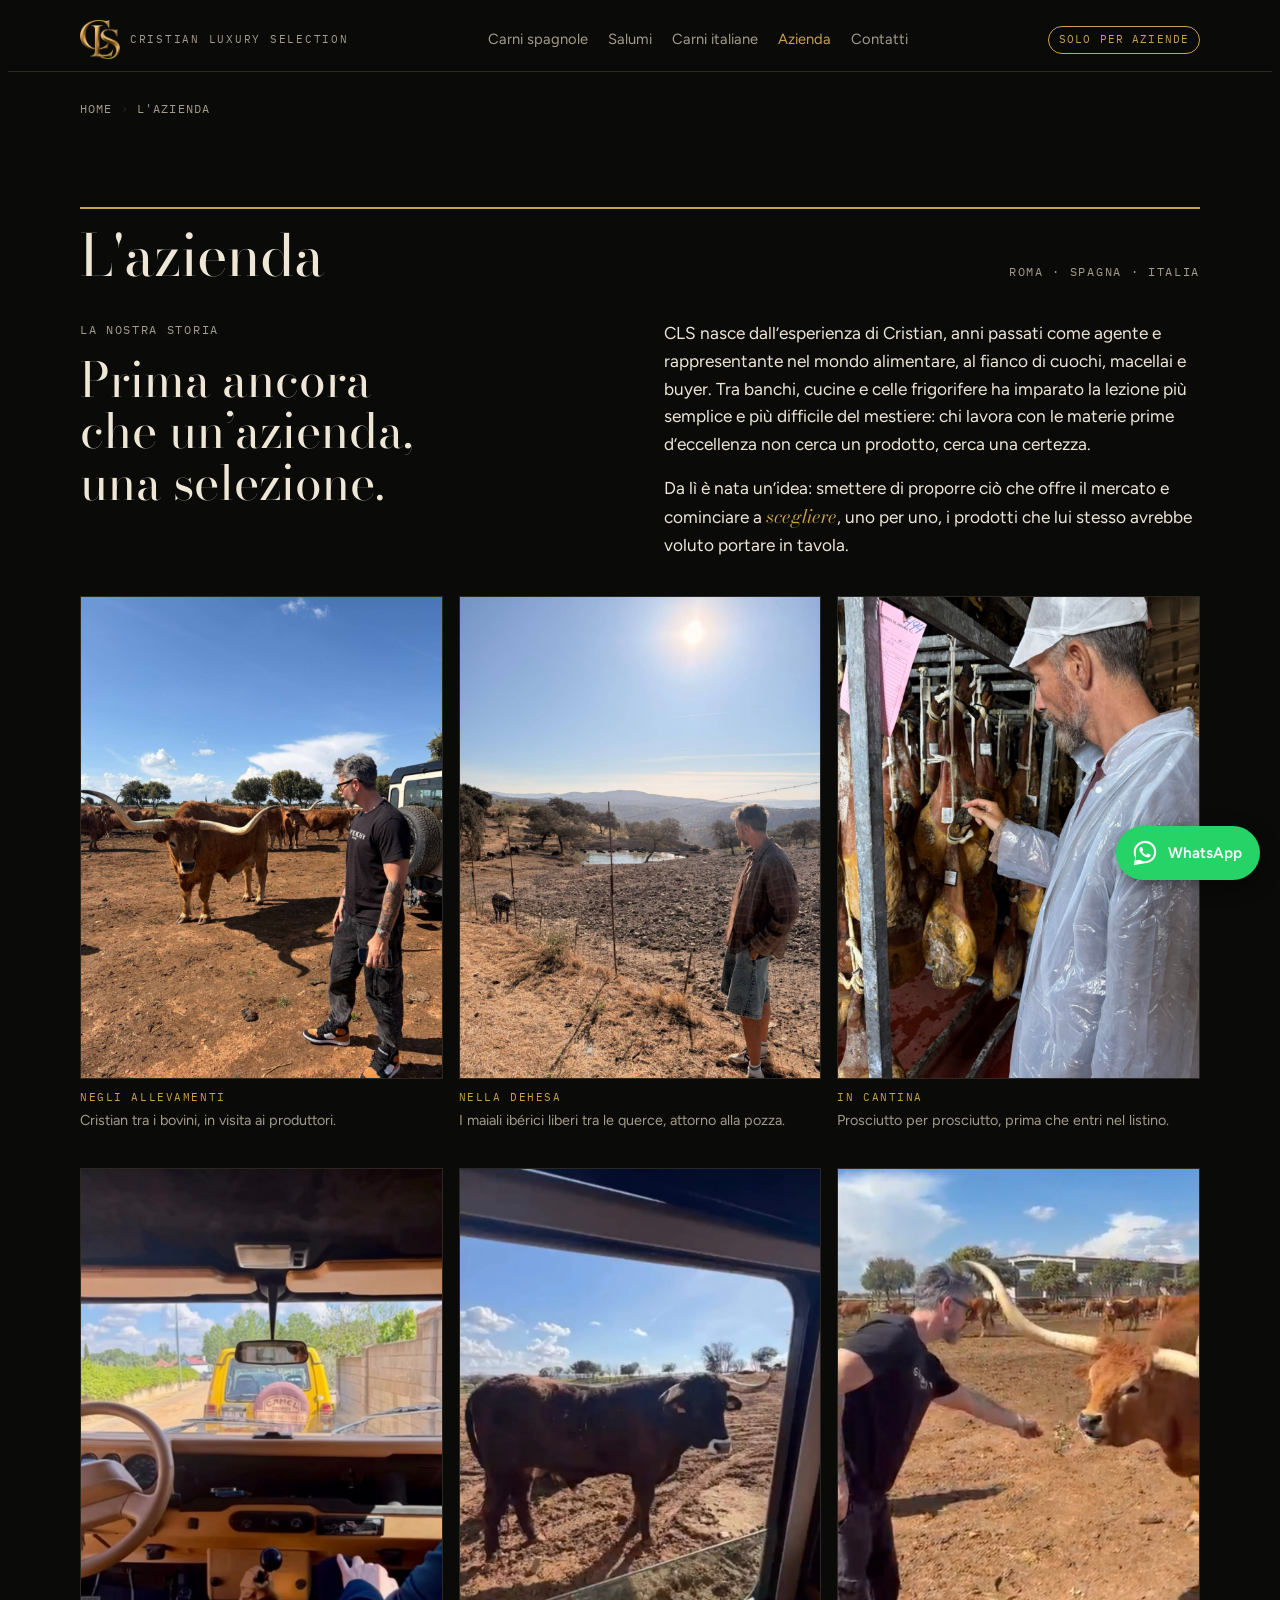
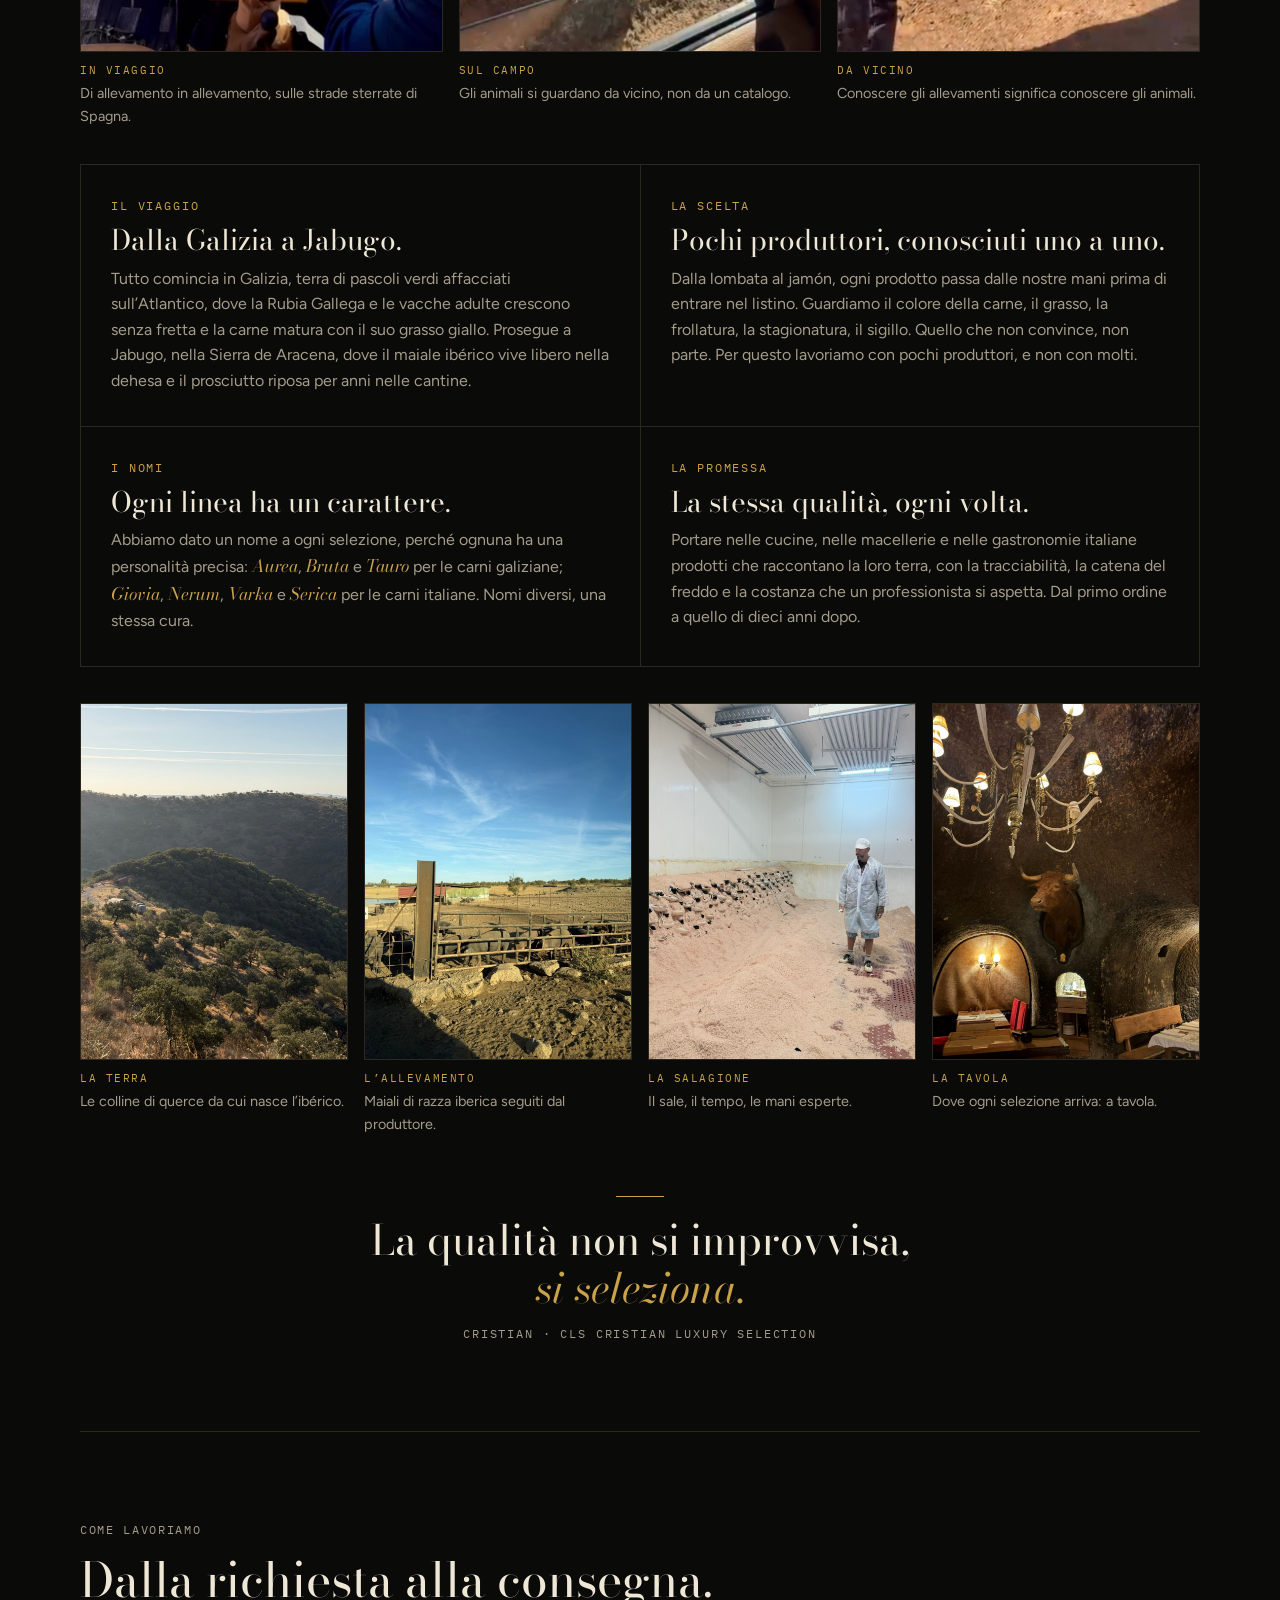
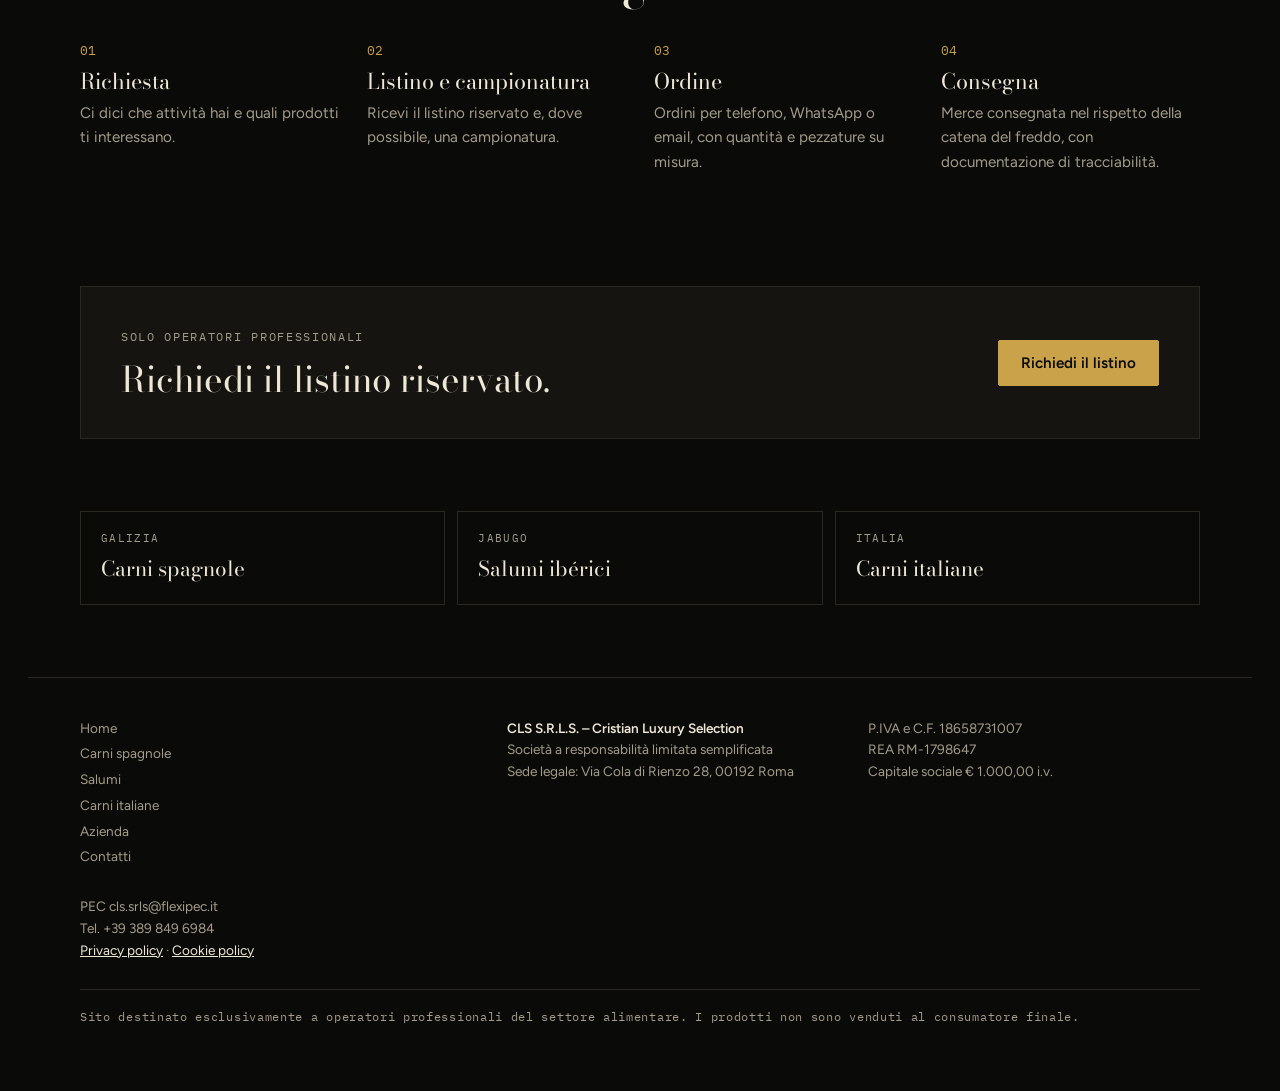
==== azienda.html @ 7f5b5ad0 "Storia: tolta frase sapere da dove arriva" ====
<!doctype html>
<html lang="it">
<head>
<meta charset="utf-8">
<meta name="viewport" content="width=device-width,initial-scale=1,viewport-fit=cover">
<title>L&#x27;azienda e come lavoriamo · CLS Cristian Luxury Selection</title>
<meta name="description" content="La storia di CLS: dalla Galizia a Jabugo, come Cristian seleziona uno a uno carni e salumi ibérici, e come gestiamo richiesta, listino, ordine e consegna nel rispetto della catena del freddo.">
<meta property="og:type" content="website">
<meta property="og:site_name" content="CLS Cristian Luxury Selection">
<meta property="og:locale" content="it_IT">
<meta property="og:title" content="L&#x27;azienda e come lavoriamo · CLS Cristian Luxury Selection">
<meta property="og:description" content="La storia di CLS: dalla Galizia a Jabugo, come Cristian seleziona uno a uno carni e salumi ibérici, e come gestiamo richiesta, listino, ordine e consegna nel rispetto della catena del freddo.">
<link rel="canonical" href="https://www.cristianluxuryselection.com/azienda.html">
<meta property="og:url" content="https://www.cristianluxuryselection.com/azienda.html">
<meta property="og:image" content="https://www.cristianluxuryselection.com/og-image.jpg">
<meta name="twitter:card" content="summary_large_image">
<meta name="theme-color" content="#0A0A09">
<link rel="preconnect" href="https://fonts.googleapis.com">
<link rel="preconnect" href="https://fonts.gstatic.com" crossorigin>
<link rel="stylesheet" href="https://fonts.googleapis.com/css2?family=Cormorant+Garamond:ital,wght@0,400;0,500;1,400&family=Bodoni+Moda:ital,opsz,wght@0,6..96,400;0,6..96,600;1,6..96,400&family=Figtree:wght@400;500;600&family=IBM+Plex+Mono:wght@400;500&display=swap">
<link rel="stylesheet" href="style.css">
<script type="application/ld+json">{"@context": "https://schema.org", "@type": "BreadcrumbList", "itemListElement": [{"@type": "ListItem", "position": 1, "name": "Home", "item": "https://www.cristianluxuryselection.com/"}, {"@type": "ListItem", "position": 2, "name": "Azienda", "item": "https://www.cristianluxuryselection.com/azienda.html"}]}</script>
</head>
<body>
<header class="top">
  <div class="wrap">
    <a class="brand" href="index.html" aria-label="CLS Cristian Luxury Selection, home"><i class="logo" role="img" aria-label="Logo CLS" style="width:40px"></i><span>Cristian Luxury Selection</span></a>
    <nav class="menu" id="menu" aria-label="Sezioni">
      <a href="carni-spagnole.html">Carni spagnole</a><a href="salumi-iberici.html">Salumi</a><a href="carni-italiane.html">Carni italiane</a><a href="azienda.html" aria-current="page">Azienda</a><a href="contatti.html">Contatti</a>
    </nav>
    <span class="pill">Solo per aziende</span>
    <button class="menu-btn" type="button" aria-expanded="false" aria-controls="menu" aria-label="Apri il menu"><span></span><span></span><span></span></button>
  </div>
</header>
<script>(function(){var h=document.querySelector('header.top'),b=h.querySelector('.menu-btn');b.addEventListener('click',function(){var o=h.classList.toggle('open');b.setAttribute('aria-expanded',o);b.setAttribute('aria-label',o?'Chiudi il menu':'Apri il menu')});})();</script>

<main class="wrap">
  <nav class="crumbs" aria-label="Percorso"><a href="index.html">Home</a><span>›</span>L'azienda</nav>
  <section class="block" id="azienda">
    <div class="chapter"><h1 class="t">L'azienda</h1><span class="s">Roma · Spagna · Italia</span></div>
    <div class="two">
      <div class="head">
        <p class="eyebrow">La nostra storia</p>
        <h2>Prima ancora che un’azienda, una selezione.</h2>
      </div>
      <div class="story-intro">
        <p>CLS nasce dall’esperienza di Cristian, anni passati come agente e rappresentante nel mondo alimentare, al fianco di cuochi, macellai e buyer. Tra banchi, cucine e celle frigorifere ha imparato la lezione più semplice e più difficile del mestiere: chi lavora con le materie prime d’eccellenza non cerca un prodotto, cerca una certezza.</p>
        <p>Da lì è nata un’idea: smettere di proporre ciò che offre il mercato e cominciare a <em>scegliere</em>, uno per uno, i prodotti che lui stesso avrebbe voluto portare in tavola.</p>
      </div>
    </div>

    <div class="story-photos">
      <figure><img src="img/cristian-in-visita-a-un-allevamento-di-bovini-dalle-lunghe-c-2088.jpg" alt="Cristian in visita a un allevamento di bovini dalle lunghe corna" loading="lazy"><figcaption><b>Negli allevamenti</b>Cristian tra i bovini, in visita ai produttori.</figcaption></figure>
      <figure><img src="img/cristian-osserva-i-maiali-iberici-al-pascolo-nella-dehesa-4d0c.jpg" alt="Cristian osserva i maiali ibérici al pascolo nella dehesa" loading="lazy"><figcaption><b>Nella dehesa</b>I maiali ibérici liberi tra le querce, attorno alla pozza.</figcaption></figure>
      <figure><img src="img/cristian-controlla-i-prosciutti-iberici-in-stagionatura-2653.jpg" alt="Cristian controlla i prosciutti ibérici in stagionatura" loading="lazy"><figcaption><b>In cantina</b>Prosciutto per prosciutto, prima che entri nel listino.</figcaption></figure>
    </div>

    <div class="story-photos">
      <figure><img src="img/in-fuoristrada-sulle-strade-sterrate-verso-gli-allevamenti-b17e.jpg" alt="In fuoristrada sulle strade sterrate verso gli allevamenti" loading="lazy"><figcaption><b>In viaggio</b>Di allevamento in allevamento, sulle strade sterrate di Spagna.</figcaption></figure>
      <figure><img src="img/un-toro-visto-dal-finestrino-del-fuoristrada-durante-una-vis-6dbc.jpg" alt="Un toro visto dal finestrino del fuoristrada durante una visita" loading="lazy"><figcaption><b>Sul campo</b>Gli animali si guardano da vicino, non da un catalogo.</figcaption></figure>
      <figure><img src="img/cristian-porge-del-cibo-a-un-bovino-dalle-lunghe-corna-1fb8.jpg" alt="Cristian porge del cibo a un bovino dalle lunghe corna" loading="lazy"><figcaption><b>Da vicino</b>Conoscere gli allevamenti significa conoscere gli animali.</figcaption></figure>
    </div>

    <div class="story">
      <article>
        <span class="k">Il viaggio</span>
        <h3>Dalla Galizia a Jabugo.</h3>
        <p>Tutto comincia in Galizia, terra di pascoli verdi affacciati sull’Atlantico, dove la Rubia Gallega e le vacche adulte crescono senza fretta e la carne matura con il suo grasso giallo. Prosegue a Jabugo, nella Sierra de Aracena, dove il maiale ibérico vive libero nella dehesa e il prosciutto riposa per anni nelle cantine.</p>
      </article>
      <article>
        <span class="k">La scelta</span>
        <h3>Pochi produttori, conosciuti uno a uno.</h3>
        <p>Dalla lombata al jamón, ogni prodotto passa dalle nostre mani prima di entrare nel listino. Guardiamo il colore della carne, il grasso, la frollatura, la stagionatura, il sigillo. Quello che non convince, non parte. Per questo lavoriamo con pochi produttori, e non con molti.</p>
      </article>
      <article>
        <span class="k">I nomi</span>
        <h3>Ogni linea ha un carattere.</h3>
        <p>Abbiamo dato un nome a ogni selezione, perché ognuna ha una personalità precisa: <em>Aurea</em>, <em>Bruta</em> e <em>Tauro</em> per le carni galiziane; <em>Giovia</em>, <em>Nerum</em>, <em>Varka</em> e <em>Serica</em> per le carni italiane. Nomi diversi, una stessa cura.</p>
      </article>
      <article>
        <span class="k">La promessa</span>
        <h3>La stessa qualità, ogni volta.</h3>
        <p>Portare nelle cucine, nelle macellerie e nelle gastronomie italiane prodotti che raccontano la loro terra, con la tracciabilità, la catena del freddo e la costanza che un professionista si aspetta. Dal primo ordine a quello di dieci anni dopo.</p>
      </article>
    </div>

    <div class="story-photos story-photos-4">
      <figure><img src="img/colline-coperte-di-querce-nella-dehesa-spagnola-dd8e.jpg" alt="Colline coperte di querce nella dehesa spagnola" loading="lazy"><figcaption><b>La terra</b>Le colline di querce da cui nasce l’ibérico.</figcaption></figure>
      <figure><img src="img/maiali-di-razza-iberica-in-allevamento-7e8a.jpg" alt="Maiali di razza iberica in allevamento" loading="lazy"><figcaption><b>L’allevamento</b>Maiali di razza iberica seguiti dal produttore.</figcaption></figure>
      <figure><img src="img/prosciutti-iberici-sotto-sale-durante-la-salagione-f43b.jpg" alt="Prosciutti ibérici sotto sale durante la salagione" loading="lazy"><figcaption><b>La salagione</b>Il sale, il tempo, le mani esperte.</figcaption></figure>
      <figure><img src="img/sala-di-ristorante-tradizionale-spagnolo-scavata-nella-rocci-a79a.jpg" alt="Sala di ristorante tradizionale spagnolo scavata nella roccia" loading="lazy"><figcaption><b>La tavola</b>Dove ogni selezione arriva: a tavola.</figcaption></figure>
    </div>

    <figure class="story-quote">
      <blockquote>La qualità non si improvvisa, <em>si seleziona.</em></blockquote>
      <figcaption>Cristian · CLS Cristian Luxury Selection</figcaption>
    </figure>
  </section>
  <section class="block" id="come-lavoriamo">
    <div class="head">
      <p class="eyebrow">Come lavoriamo</p>
      <h2>Dalla richiesta alla consegna.</h2>
    </div>
    <div class="steps">
      <div><h3>Richiesta</h3><p>Ci dici che attività hai e quali prodotti ti interessano.</p></div>
      <div><h3>Listino e campionatura</h3><p>Ricevi il listino riservato e, dove possibile, una campionatura.</p></div>
      <div><h3>Ordine</h3><p>Ordini per telefono, WhatsApp o email, con quantità e pezzature su misura.</p></div>
      <div><h3>Consegna</h3><p>Merce consegnata nel rispetto della catena del freddo, con documentazione di tracciabilità.</p></div>
    </div>
  </section>
  <div class="cta-band">
    <div class="head"><p class="eyebrow">Solo operatori professionali</p><h2>Richiedi il listino riservato.</h2></div>
    <a class="btn primary" href="contatti.html">Richiedi il listino</a>
  </div>
  <nav class="next-pages" aria-label="Altre pagine"><a href="carni-spagnole.html"><small>Galizia</small><b>Carni spagnole</b></a><a href="salumi-iberici.html"><small>Jabugo</small><b>Salumi ibérici</b></a><a href="carni-italiane.html"><small>Italia</small><b>Carni italiane</b></a></nav>
</main>

<footer>
  <div class="wrap">
    <nav aria-label="Pagine del sito"><a href="index.html">Home</a><a href="carni-spagnole.html">Carni spagnole</a><a href="salumi-iberici.html">Salumi</a><a href="carni-italiane.html">Carni italiane</a><a href="azienda.html">Azienda</a><a href="contatti.html">Contatti</a></nav>
    <div>
      <p><strong>CLS S.R.L.S. – Cristian Luxury Selection</strong><br>Società a responsabilità limitata semplificata<br>Sede legale: Via Cola di Rienzo 28, 00192 Roma</p>
    </div>
    <div>
      <p>P.IVA e C.F. 18658731007<br>REA RM-1798647<br>Capitale sociale € 1.000,00 i.v.</p>
    </div>
    <div>
      <p>PEC cls.srls@flexipec.it<br>Tel. +39 389 849 6984<br><a href="privacy-policy.html">Privacy policy</a> · <a href="cookie-policy.html">Cookie policy</a></p>
    </div>
    <p class="b2b">Sito destinato esclusivamente a operatori professionali del settore alimentare. I prodotti non sono venduti al consumatore finale.</p>
  </div>
</footer>
<a class="wa-float" href="https://wa.me/393898496984?text=Buongiorno%2C%20vorrei%20informazioni%20sui%20prodotti%20CLS." target="_blank" rel="noopener" aria-label="Scrivici su WhatsApp"><svg viewBox="0 0 32 32" width="30" height="30" aria-hidden="true"><path fill="#fff" d="M16.04 3C9.4 3 4 8.38 4 15c0 2.12.56 4.18 1.62 6L4 29l8.2-1.6A12.1 12.1 0 0 0 16.04 27C22.68 27 28 21.62 28 15S22.68 3 16.04 3zm0 21.8c-1.86 0-3.68-.5-5.27-1.45l-.38-.22-4.86.95.98-4.72-.25-.4A9.7 9.7 0 0 1 6.2 15c0-5.4 4.42-9.8 9.84-9.8 5.4 0 9.76 4.4 9.76 9.8s-4.36 9.8-9.76 9.8zm5.4-7.33c-.3-.15-1.75-.86-2.02-.96-.27-.1-.47-.15-.67.15-.2.3-.77.96-.94 1.16-.17.2-.35.22-.64.07-.3-.15-1.25-.46-2.38-1.47-.88-.78-1.47-1.75-1.64-2.05-.17-.3-.02-.46.13-.6.13-.14.3-.35.44-.52.15-.18.2-.3.3-.5.1-.2.05-.37-.03-.52-.07-.15-.67-1.6-.92-2.2-.24-.57-.48-.5-.67-.5h-.57c-.2 0-.52.08-.79.37-.27.3-1.04 1.01-1.04 2.47 0 1.45 1.06 2.86 1.21 3.06.15.2 2.09 3.18 5.06 4.46.71.3 1.26.49 1.69.62.71.23 1.36.2 1.87.12.57-.09 1.75-.71 2-1.4.25-.69.25-1.28.17-1.4-.07-.13-.27-.2-.57-.35z"/></svg><span>WhatsApp</span></a>
</body>
</html>
---- style.css ----
/* Layout: sezioni a tutta larghezza su colonna da 1120px; hero diviso tra titolo e pannello "marezzatura" generato; scheda etichette ibériche come elemento firma. */
:root{
  /* Tema unico scuro, nero e oro come il logo */
  --bg:#0A0A09; --surface:#151411; --ink:#EEE7D6; --muted:#A49C8A; --line:#2B2822;
  --accent:#C9A24A; --accent-ink:#0A0A09; --dehesa:#8FAE7E;
  --lbl-black:#050505; --lbl-red:#B3202E; --lbl-green:#2F6B3A; --lbl-white:#F4F1EA;
  --f-display:"Bodoni Moda", "Didot", "Bodoni 72", Georgia, serif;
  --f-body:"Figtree", system-ui, -apple-system, "Segoe UI", sans-serif;
  --f-mono:"IBM Plex Mono", ui-monospace, Menlo, monospace;
  color-scheme:dark;
}
.lockup{background:url(img/logo-cls-2545.webp) center/contain no-repeat;display:block;aspect-ratio:685/377;max-width:100%}
.logo{background:url(img/logo-cls-130e.webp) center/contain no-repeat;display:block;aspect-ratio:720/710;max-width:100%}

*{box-sizing:border-box}
[hidden]{display:none!important}
html{scroll-behavior:smooth}
@media (prefers-reduced-motion: reduce){html{scroll-behavior:auto}}
body{background:var(--bg);color:var(--ink);font-family:var(--f-body);font-size:16px;line-height:1.6;padding-inline:20px}
.wrap{max-width:1120px;margin-inline:auto}
h1,h2,h3{font-family:var(--f-display);font-weight:400;line-height:1.08;text-wrap:balance;margin:0}
h2{font-size:clamp(2rem,4.2vw,3rem)}
h3{font-size:1.35rem}
p{margin:0}
a{color:inherit}
.eyebrow{font-family:var(--f-mono);font-size:.75rem;letter-spacing:.14em;text-transform:uppercase;color:var(--muted)}
.lead{font-size:1.125rem;color:var(--muted);max-width:60ch}
:focus-visible{outline:2px solid var(--accent);outline-offset:3px}

/* Header */
header.top{position:sticky;top:env(safe-area-inset-top,0px);z-index:5;background:var(--bg);border-bottom:1px solid var(--line);margin-inline:-20px;padding:12px 20px}
header.top .wrap{display:flex;align-items:center;justify-content:space-between;gap:16px;flex-wrap:wrap}
.brand{display:flex;align-items:center;gap:10px;text-decoration:none}
.brand b{font-family:var(--f-display);font-weight:600;font-size:1.6rem;letter-spacing:.04em}
.brand span{font-family:var(--f-mono);font-size:.68rem;letter-spacing:.16em;text-transform:uppercase;color:var(--muted)}
nav.menu{display:flex;gap:20px;flex-wrap:wrap;font-size:.92rem}
nav.menu a{text-decoration:none;color:var(--muted)}
nav.menu a:hover{color:var(--ink)}
.pill{font-family:var(--f-mono);font-size:.7rem;letter-spacing:.1em;text-transform:uppercase;border:1px solid var(--accent);color:var(--accent);padding:4px 10px;border-radius:999px;white-space:nowrap}
@media (max-width:760px){nav.menu{display:none}}

/* Hero */
.hero{display:grid;grid-template-columns:1.1fr .9fr;gap:48px;align-items:stretch;padding-block:64px 72px}
.hero > div:first-child{min-width:0;display:flex;flex-direction:column;gap:24px;justify-content:center}
.hero h1{font-size:clamp(2rem,4vw,3.2rem);line-height:1.12;letter-spacing:.005em;max-width:16ch}
.hero h1 em{color:var(--accent)}
.hero-sub{font-family:var(--f-display);font-size:clamp(1.15rem,1.8vw,1.45rem);line-height:1.25;color:var(--ink);max-width:46ch}
.hero-sub em{color:var(--accent)}
.cta-row{display:flex;gap:12px;flex-wrap:wrap}
.btn{display:inline-flex;align-items:center;gap:8px;font:600 .95rem var(--f-body);padding:13px 22px;border-radius:2px;text-decoration:none;border:1px solid var(--accent);cursor:pointer}
.btn.primary{background:var(--accent);color:var(--accent-ink)}
.btn.primary:hover{filter:brightness(1.08)}
.btn.ghost{background:transparent;color:var(--ink);border-color:var(--line)}
.btn.ghost:hover{border-color:var(--ink)}
.marble{position:relative;min-height:380px;max-width:100%;overflow:hidden;background:#5E0F19}
.marble canvas,.marble img{position:absolute;inset:0;width:100%;height:100%;display:block}
.marble:has(img){min-height:0;aspect-ratio:717/400;align-self:center;background:#000}
.marble img{object-fit:cover}
.marble figcaption{position:absolute;left:0;right:0;bottom:0;padding:14px 16px;font-family:var(--f-mono);font-size:.72rem;letter-spacing:.08em;color:#F6E9E4;background:linear-gradient(transparent,rgba(20,4,6,.75));display:flex;justify-content:space-between;gap:12px;flex-wrap:wrap}
@media (max-width:860px){.hero{grid-template-columns:1fr;padding-block:40px 48px}.marble{min-height:260px}}

/* Ingressi: Carni / Salumi */
.doors{display:grid;grid-template-rows:1fr 1fr;gap:16px;min-width:0}
.door{position:relative;display:flex;align-items:flex-end;min-height:200px;overflow:hidden;text-decoration:none;border:1px solid var(--line);background:#000}
.door img{position:absolute;inset:0;width:100%;height:100%;object-fit:cover;opacity:.8;transition:transform .4s,opacity .4s}
.door:hover img{transform:scale(1.03);opacity:.95}
.door-txt{position:relative;display:flex;flex-direction:column;gap:4px;padding:18px 20px;width:100%;background:linear-gradient(transparent,rgba(0,0,0,.85))}
.door .num{font-family:var(--f-mono);font-size:.72rem;letter-spacing:.14em;text-transform:uppercase;color:var(--accent)}
.door b{font-family:var(--f-display);font-weight:400;font-size:1.6rem;line-height:1.1;color:var(--ink)}
.door small{font-size:.88rem;color:var(--muted)}
.door-salumi{background:var(--surface)}
.seal-bars{position:absolute;top:20px;left:20px;right:20px;display:grid;grid-template-columns:repeat(4,1fr);gap:8px}
.seal-bars i{height:10px;box-shadow:inset 0 0 0 1px var(--line)}
.seal-names{position:absolute;top:36px;left:20px;right:20px;display:grid;grid-template-columns:repeat(4,1fr);gap:8px;font-family:var(--f-mono);font-size:.62rem;letter-spacing:.12em;text-transform:uppercase;color:var(--muted)}
.door-mark{position:absolute;inset:0;display:flex;flex-direction:column;justify-content:center;padding:0 20px;font-family:var(--f-display);font-size:clamp(2.6rem,5vw,4rem);line-height:.95;color:var(--line)}
.door-mark em{color:#3a3328}
.door[href="#carni"] img{object-position:50% 45%}
.door-salumi img{object-position:30% 60%}
.door-salumi .seal-bars,.door-salumi .seal-names{z-index:1}
.door-salumi .seal-names{color:var(--ink);text-shadow:0 1px 3px #000}
.door:hover{border-color:var(--accent)}
@media (max-width:860px){.doors{grid-template-rows:none;grid-template-columns:1fr 1fr}.door{min-height:190px}.door-mark{display:none}}
@media (max-width:520px){.doors{grid-template-columns:1fr}}

/* Capitoli */
.chapter{display:flex;align-items:baseline;gap:20px;border-top:2px solid var(--accent);padding-top:18px}
.chapter .n{font-family:var(--f-display);font-size:clamp(3rem,7vw,5rem);line-height:.9;color:var(--accent)}
.chapter .t{font-family:var(--f-display);font-size:clamp(2.2rem,5vw,3.6rem);line-height:1}
.chapter .s{font-family:var(--f-mono);font-size:.75rem;letter-spacing:.14em;text-transform:uppercase;color:var(--muted);margin-left:auto;text-align:right}
@media (max-width:620px){.chapter{flex-wrap:wrap;gap:6px 14px}.chapter .s{margin-left:0;width:100%;text-align:left}}
section.band{background:var(--surface);box-shadow:0 0 0 100vmax var(--surface);clip-path:inset(0 -100vmax)}
section.band .lbl{background:var(--bg)}

/* Motto */
.motto{margin:0;padding:72px 0 8px;text-align:center;display:flex;flex-direction:column;align-items:center;gap:14px}
.motto blockquote{margin:0;font-family:var(--f-display);font-weight:400;font-size:clamp(1.8rem,4.2vw,3.2rem);line-height:1.15;max-width:22ch;text-wrap:balance}
.motto blockquote em{color:var(--accent)}
.motto figcaption{font-family:var(--f-mono);font-size:.72rem;letter-spacing:.16em;text-transform:uppercase;color:var(--muted)}
.motto::before{content:"";width:48px;height:1px;background:var(--accent);margin-bottom:10px}

/* Apertura centrata */
.hero{grid-template-columns:1fr;gap:80px;padding-block:56px 64px}
.hero > div:first-child{align-items:center;text-align:center;gap:20px}
.hero > div:first-child .lockup{margin-inline:auto}
.hero h1{margin-inline:auto;max-width:18ch}
.hero-sub,.hero .lead{margin-inline:auto}
.hero .lead{font-family:"Cormorant Garamond",Garamond,Georgia,serif;font-size:clamp(1.15rem,1.6vw,1.35rem);line-height:1.5;color:#CFC6B2;max-width:52ch;letter-spacing:.01em}
.hero .cta-row{justify-content:center}
.hero .hero-sub{margin-top:44px}
.hero .cta-row{margin-top:18px}
.hero .doors{grid-template-rows:none;grid-template-columns:1fr 1fr}
.hero .door{min-height:300px}
@media (max-width:620px){.hero .doors{grid-template-columns:1fr}.hero .door{min-height:220px}}

/* Facts strip */
.facts{display:grid;grid-template-columns:repeat(4,1fr);border-block:1px solid var(--line)}
.facts div{padding:20px 16px;border-left:1px solid var(--line);min-width:0}
.facts div:first-child{border-left:0;padding-left:0}
.facts strong{display:block;font-family:var(--f-display);font-size:1.25rem;font-weight:400}
.facts span{font-size:.9rem;color:var(--muted)}
@media (max-width:760px){.facts{grid-template-columns:1fr 1fr}.facts div:nth-child(3){border-left:0;padding-left:0}.facts div:nth-child(n+3){border-top:1px solid var(--line)}}

section.block{padding-block:88px;display:flex;flex-direction:column;gap:36px}
section.block + section.block{border-top:1px solid var(--line)}
.head{display:flex;flex-direction:column;gap:14px}

/* Azienda */
.two{display:grid;grid-template-columns:1fr 1fr;gap:48px}
.two > *{min-width:0}
.two p + p{margin-top:16px}
.list{display:grid;gap:0;border-top:1px solid var(--line)}
.list div{display:grid;grid-template-columns:150px 1fr;gap:16px;padding-block:14px;border-bottom:1px solid var(--line)}
.list dt{font-family:var(--f-mono);font-size:.75rem;letter-spacing:.1em;text-transform:uppercase;color:var(--muted);padding-top:3px}
.list dd{margin:0}
@media (max-width:760px){.two{grid-template-columns:1fr;gap:32px}.list div{grid-template-columns:1fr;gap:2px}}

/* Carni */
.lines{display:grid;grid-template-columns:repeat(3,1fr);gap:20px}
.line{display:grid;grid-template-columns:1fr;grid-template-rows:auto 1fr;border:1px solid var(--line);background:var(--surface)}
.line img{width:100%;height:auto;aspect-ratio:520/684;object-fit:cover;display:block}
.line-body{padding:24px;display:flex;flex-direction:column;gap:10px;min-width:0}
.line-body h3{font-size:1.6rem}
.line-body p{color:var(--muted);font-size:.95rem}
.line .bits{display:flex;gap:6px;flex-wrap:wrap;margin-top:auto}
.line .bits span{font-family:var(--f-mono);font-size:.7rem;border:1px solid var(--line);padding:2px 8px;border-radius:999px}
@media (max-width:960px){.lines{grid-template-columns:1fr 1fr}}
@media (max-width:620px){.lines{grid-template-columns:1fr}.line img{max-width:420px;margin-inline:auto}}

.cuts-head{margin-top:24px;padding-top:32px;border-top:1px solid var(--line)}
.sub-title{font-size:clamp(1.6rem,3vw,2.2rem)}
.cuts{display:grid;grid-template-columns:repeat(5,1fr);gap:1px;background:var(--line);border:1px solid var(--line)}
.cut{background:var(--bg);padding:24px;display:flex;flex-direction:column;gap:8px;min-width:0}
.cut.has-img{padding-top:0}
.cut img{width:calc(100% + 48px);max-width:none;height:auto;margin:0 -24px 8px;aspect-ratio:4/3;object-fit:cover;display:block;flex:none}
.cut .es{font-family:var(--f-mono);font-size:.72rem;color:var(--muted);letter-spacing:.06em}
.cut p{color:var(--muted);font-size:.95rem}
@media (max-width:1100px){.cuts{grid-template-columns:repeat(3,1fr)}}
@media (max-width:860px){.cuts{grid-template-columns:1fr 1fr}}
@media (max-width:520px){.cuts{grid-template-columns:1fr}}
.gallery{display:grid;grid-template-columns:1.4fr .8fr;gap:16px}
.gallery figure{margin:0;display:flex;flex-direction:column;gap:10px;min-width:0}
.gallery img{width:100%;height:360px;object-fit:cover;display:block;border:1px solid var(--line)}
.gallery figcaption{font-size:.88rem;color:var(--muted)}
.gallery figcaption b{display:block;font-family:var(--f-mono);font-size:.7rem;letter-spacing:.1em;text-transform:uppercase;color:var(--accent);font-weight:400;margin-bottom:2px}
@media (max-width:860px){.gallery{grid-template-columns:1fr 1fr}}
@media (max-width:520px){.gallery{grid-template-columns:1fr}.gallery img{height:240px}}
.gallery-3{grid-template-columns:1.3fr 1fr .7fr}
@media (max-width:860px){.gallery-3{grid-template-columns:1fr 1fr}.gallery-3 figure:first-child{grid-column:1/-1}}
@media (max-width:520px){.gallery-3{grid-template-columns:1fr}}
.gallery-2{grid-template-columns:1fr 1fr}
.gallery-2 img{height:340px!important}
@media (max-width:520px){.gallery-2{grid-template-columns:1fr}.gallery-2 img{height:240px!important}}
.gallery-carni{grid-template-columns:1.45fr 1fr;grid-template-rows:auto auto}
.gallery-carni .hero-fig{grid-row:span 2}
.gallery-carni .hero-fig img{height:470px;object-position:60% 50%}
.gallery-carni figure:not(.hero-fig) img{height:180px}
@media (max-width:860px){.gallery-carni{grid-template-columns:1fr 1fr}.gallery-carni .hero-fig{grid-column:1/-1;grid-row:auto}.gallery-carni .hero-fig img{height:auto;aspect-ratio:1141/869}}
@media (max-width:520px){.gallery-carni{grid-template-columns:1fr}.gallery-carni figure:not(.hero-fig) img{height:220px}}
.pcards{display:grid;grid-template-columns:repeat(3,1fr);gap:16px;align-items:stretch}
.pcards-2{grid-template-columns:repeat(2,1fr)}
.chapter-hero{margin:0 auto;width:min(100%,540px);border:1px solid var(--line);overflow:hidden}
.chapter-hero img{width:100%;height:auto;aspect-ratio:950/715;object-fit:cover;display:block}
.lines-4{grid-template-columns:repeat(4,1fr);gap:16px}
.lines-4 .line-body{padding:18px}
.lines-4 .line-body h3{font-size:1.35rem}
@media (max-width:1000px){.lines-4{grid-template-columns:1fr 1fr}}
@media (max-width:620px){.lines-4{grid-template-columns:1fr}}
.pcards-4{grid-template-columns:repeat(4,1fr)}
@media (max-width:1000px){.pcards-4{grid-template-columns:1fr 1fr}}
.pcard{display:grid;grid-template-columns:150px 1fr;border:1px solid var(--line);background:var(--surface);min-width:0}
.band .pcard{background:var(--bg)}
.pcard-photo{grid-template-columns:1fr;border-top:3px solid #D4A23C}
.pcard.pcard-photo img{width:100%;height:auto;min-height:0;aspect-ratio:1064/757}
.pcard-txt{grid-template-columns:1fr;border-top:3px solid #D4A23C}
.pcard img{width:150px;height:100%;min-height:150px;object-fit:cover;display:block}
.pcard > div{padding:16px 18px;display:flex;flex-direction:column;gap:6px;min-width:0}
.pcard h3{font-size:1.3rem}
.pcard p{font-size:.9rem;color:var(--muted)}
.pcard .bits{display:flex;gap:6px;flex-wrap:wrap;margin-top:auto;padding-top:4px}
.pcard .bits span{font-family:var(--f-mono);font-size:.68rem;border:1px solid var(--line);padding:2px 8px;border-radius:999px}
@media (max-width:1000px){.pcards{grid-template-columns:1fr 1fr}}
@media (max-width:620px){.pcards,.pcards-2{grid-template-columns:1fr}}
.story-intro p + p{margin-top:16px}
.story-intro p{font-size:1.08rem}
.story-intro em,.story em{font-family:var(--f-display);font-style:italic;color:var(--accent);font-size:1.08em}
.story{display:grid;grid-template-columns:repeat(2,1fr);gap:1px;background:var(--line);border:1px solid var(--line)}
.story article{background:var(--bg);padding:32px 30px;display:flex;flex-direction:column;gap:10px;min-width:0}
.story .k{font-family:var(--f-mono);font-size:.72rem;letter-spacing:.16em;text-transform:uppercase;color:var(--accent)}
.story h3{font-size:clamp(1.4rem,2.2vw,1.8rem)}
.story p{color:var(--muted)}
.story-photos{display:grid;grid-template-columns:repeat(3,1fr);gap:16px}
.story-photos-4{grid-template-columns:repeat(4,1fr)}
.story-photos figure{margin:0;display:flex;flex-direction:column;gap:10px;min-width:0}
.story-photos img{width:100%;aspect-ratio:3/4;object-fit:cover;display:block;border:1px solid var(--line)}
.story-photos figcaption{font-size:.9rem;color:var(--muted)}
.story-photos figcaption b{display:block;font-family:var(--f-mono);font-size:.7rem;letter-spacing:.14em;text-transform:uppercase;color:var(--accent);font-weight:400;margin-bottom:2px}
@media (max-width:860px){.story-photos,.story-photos-4{grid-template-columns:1fr 1fr}}
@media (max-width:520px){.story-photos{grid-template-columns:1fr}.story-photos-4{grid-template-columns:1fr 1fr}}
.story-quote{margin:24px auto 0;text-align:center;display:flex;flex-direction:column;align-items:center;gap:12px}
.story-quote::before{content:"";width:48px;height:1px;background:var(--accent);margin-bottom:8px}
.story-quote blockquote{margin:0;font-family:var(--f-display);font-size:clamp(1.6rem,3.4vw,2.6rem);line-height:1.15;max-width:22ch}
.story-quote blockquote em{color:var(--accent)}
.story-quote figcaption{font-family:var(--f-mono);font-size:.72rem;letter-spacing:.16em;text-transform:uppercase;color:var(--muted)}
@media (max-width:760px){.story{grid-template-columns:1fr}.story article{padding:26px 20px}}
.note{font-size:.88rem;color:var(--muted);border-left:2px solid var(--dehesa);padding-left:12px;max-width:70ch}

/* Iberico: etichette */
.labels{display:grid;grid-template-columns:repeat(4,1fr);gap:16px;align-items:start}
.lbl{border:1px solid var(--line);background:var(--surface);display:flex;flex-direction:column;min-width:0}
.lbl .tag{height:12px;box-shadow:inset 0 0 0 1px var(--line)}
.lbl-img{width:100%;height:360px;object-fit:contain;background:#10110c;display:block}
.lbl .body{padding:20px;display:flex;flex-direction:column;gap:10px}
.lbl .kind{font-family:var(--f-mono);font-size:.72rem;letter-spacing:.12em;text-transform:uppercase;color:var(--muted)}
.lbl p{font-size:.93rem;color:var(--muted)}
.lbl .bits{display:flex;gap:6px;flex-wrap:wrap;margin-top:auto;padding-top:6px}
.lbl .bits span{font-family:var(--f-mono);font-size:.7rem;border:1px solid var(--line);padding:2px 8px;border-radius:999px}
@media (max-width:960px){.labels{grid-template-columns:1fr 1fr}}
@media (max-width:520px){.labels{grid-template-columns:1fr}}
.assort{display:grid;grid-template-columns:repeat(4,1fr);gap:12px}
.as{margin:0;border:1px solid var(--line);background:var(--bg);min-height:220px;display:flex;align-items:flex-end;position:relative;overflow:hidden}
.as figcaption{position:relative;padding:14px 16px;display:flex;flex-direction:column;gap:2px}
.as b{font-family:var(--f-display);font-weight:400;font-size:1.15rem;color:var(--ink)}
.as small{font-family:var(--f-mono);font-size:.68rem;letter-spacing:.12em;text-transform:uppercase;color:var(--muted)}
.as-img{min-height:220px}
.as-img img{position:absolute;inset:0;width:100%;height:100%;object-fit:contain;background:#10110c}
.as-img figcaption{width:100%;background:linear-gradient(transparent,rgba(0,0,0,.85))}
@media (max-width:860px){.assort{grid-template-columns:1fr 1fr}}
.salumi{display:flex;flex-wrap:wrap;gap:8px}
.salumi span{border:1px solid var(--line);padding:6px 14px;border-radius:999px;font-size:.93rem}

/* Italia */
.italy{background:var(--surface);padding:40px;display:grid;grid-template-columns:1.2fr .8fr;gap:32px;align-items:center}
.italy > *{min-width:0}
@media (max-width:760px){.italy{grid-template-columns:1fr;padding:28px 20px}}

/* Servizi */
.steps{display:grid;grid-template-columns:repeat(4,1fr);gap:28px;counter-reset:s}
.steps div{display:flex;flex-direction:column;gap:8px;min-width:0}
.steps div::before{counter-increment:s;content:"0" counter(s);font-family:var(--f-mono);font-size:.8rem;color:var(--accent)}
.steps p{color:var(--muted);font-size:.95rem}
@media (max-width:860px){.steps{grid-template-columns:1fr 1fr}}
@media (max-width:520px){.steps{grid-template-columns:1fr}}

/* Contatti / form */
form{display:grid;grid-template-columns:1fr 1fr;gap:16px}
form .full{grid-column:1/-1}
.field{display:flex;flex-direction:column;gap:6px;min-width:0}
label,.legend{font-size:.85rem;font-weight:600}
input,select,textarea{font:inherit;color:var(--ink);background:var(--bg);border:1px solid var(--line);border-radius:2px;padding:11px 12px;width:100%}
input:focus,select:focus,textarea:focus{border-color:var(--accent);outline:none}
textarea{min-height:110px;resize:vertical}
fieldset{border:0;padding:0;margin:0;display:flex;flex-wrap:wrap;gap:8px 18px}
fieldset .legend{width:100%}
.check{display:flex;gap:8px;align-items:center;font-weight:400;font-size:.95rem}
.check input{width:auto}
.err{color:var(--accent);font-size:.85rem}
.hp{position:absolute!important;left:-10000px;top:auto;width:1px;height:1px;overflow:hidden}
@media (max-width:620px){form{grid-template-columns:1fr}}
.contact-card{display:flex;flex-direction:column;gap:18px}
.contact-card .row{display:flex;flex-direction:column;gap:2px}
.contact-card .row b{font-size:1.1rem;font-weight:500;user-select:all;word-break:break-word}
.result{background:var(--surface);border:1px solid var(--line);padding:20px;display:flex;flex-direction:column;gap:12px}
.result pre{white-space:pre-wrap;font-family:var(--f-mono);font-size:.82rem;margin:0;max-height:260px;overflow:auto}

/* Footer legale */
footer{border-top:1px solid var(--line);padding-block:40px 56px;margin-top:24px;font-size:.85rem;color:var(--muted)}
footer .wrap{display:grid;grid-template-columns:1.2fr 1fr 1fr;gap:28px}
footer .wrap > *{min-width:0}
footer strong{color:var(--ink);font-weight:600}
footer p{word-break:break-word}
@media (max-width:760px){footer .wrap{grid-template-columns:1fr}}
.b2b{font-family:var(--f-mono);font-size:.72rem;letter-spacing:.06em;grid-column:1/-1;border-top:1px solid var(--line);padding-top:18px}

/* --- multipagina --- */
.chapter h1.t{font-family:var(--f-display);font-weight:400;font-size:clamp(2.2rem,5vw,3.6rem);line-height:1;margin:0}
nav.menu a[aria-current="page"]{color:var(--accent)}
.crumbs{font-family:var(--f-mono);font-size:.72rem;letter-spacing:.1em;text-transform:uppercase;color:var(--muted);padding-top:28px}
.crumbs a{color:var(--muted);text-decoration:none}.crumbs a:hover{color:var(--ink)}
.crumbs span{margin:0 8px;color:var(--line)}
.hero .doors{grid-template-columns:repeat(3,1fr)}
@media (max-width:860px){.hero .doors{grid-template-columns:1fr}}
.cta-band{margin:24px 0 72px;padding:40px;border:1px solid var(--line);background:var(--surface);display:flex;align-items:center;justify-content:space-between;gap:24px;flex-wrap:wrap}
.cta-band h2{font-size:clamp(1.6rem,3vw,2.2rem)}
.next-pages{display:grid;grid-template-columns:repeat(3,1fr);gap:12px;margin-bottom:72px}
.next-pages a{border:1px solid var(--line);padding:18px 20px;text-decoration:none;display:flex;flex-direction:column;gap:4px}
.next-pages a:hover{border-color:var(--accent)}
.next-pages small{font-family:var(--f-mono);font-size:.7rem;letter-spacing:.12em;text-transform:uppercase;color:var(--muted)}
.next-pages b{font-family:var(--f-display);font-weight:400;font-size:1.3rem}
@media (max-width:760px){.next-pages{grid-template-columns:1fr}}
.menu-btn{display:none;background:none;border:1px solid var(--line);border-radius:2px;width:44px;height:40px;padding:0;cursor:pointer;flex-direction:column;align-items:center;justify-content:center;gap:5px}
.menu-btn span{display:block;width:20px;height:1.5px;background:var(--ink);transition:transform .2s,opacity .2s}
header.top.open .menu-btn span:nth-child(1){transform:translateY(6.5px) rotate(45deg)}
header.top.open .menu-btn span:nth-child(2){opacity:0}
header.top.open .menu-btn span:nth-child(3){transform:translateY(-6.5px) rotate(-45deg)}
@media (max-width:760px){
  header.top .wrap{flex-wrap:wrap}
  .menu-btn{display:flex}
  header.top .pill{margin-left:auto}
  nav.menu{display:none;width:100%;flex-direction:column;gap:0;padding-top:8px;order:3}
  header.top.open nav.menu{display:flex}
  nav.menu a{padding:14px 2px;border-top:1px solid var(--line);font-size:1.05rem;color:var(--ink)}
}
@media (max-width:440px){.brand span{display:none}}
.wa-float{position:fixed;right:20px;bottom:calc(20px + env(safe-area-inset-bottom,0px));z-index:20;display:flex;align-items:center;gap:8px;background:#25D366;color:#fff;text-decoration:none;font:600 .95rem var(--f-body);padding:12px 18px 12px 14px;border-radius:999px;box-shadow:0 6px 20px rgba(0,0,0,.45)}
.wa-float:hover{background:#1fb457}
.wa-float:focus-visible{outline:2px solid #fff;outline-offset:3px}
@media (max-width:620px){.wa-float{padding:14px;right:16px;bottom:calc(16px + env(safe-area-inset-bottom,0px))}.wa-float span{display:none}}
.legal{max-width:760px;display:flex;flex-direction:column;gap:14px;color:var(--muted)}
.legal h2{font-size:1.5rem;color:var(--ink);margin-top:22px}
.legal h3{font-size:1.1rem;color:var(--ink);margin-top:6px}
.legal strong{color:var(--ink);font-weight:600}
.legal ul{margin:0;padding-left:20px;display:flex;flex-direction:column;gap:8px}
.legal a,footer a{color:var(--ink)}
footer nav{display:flex;flex-direction:column;gap:4px}
footer nav a{color:var(--muted);text-decoration:none}footer nav a:hover{color:var(--ink)}
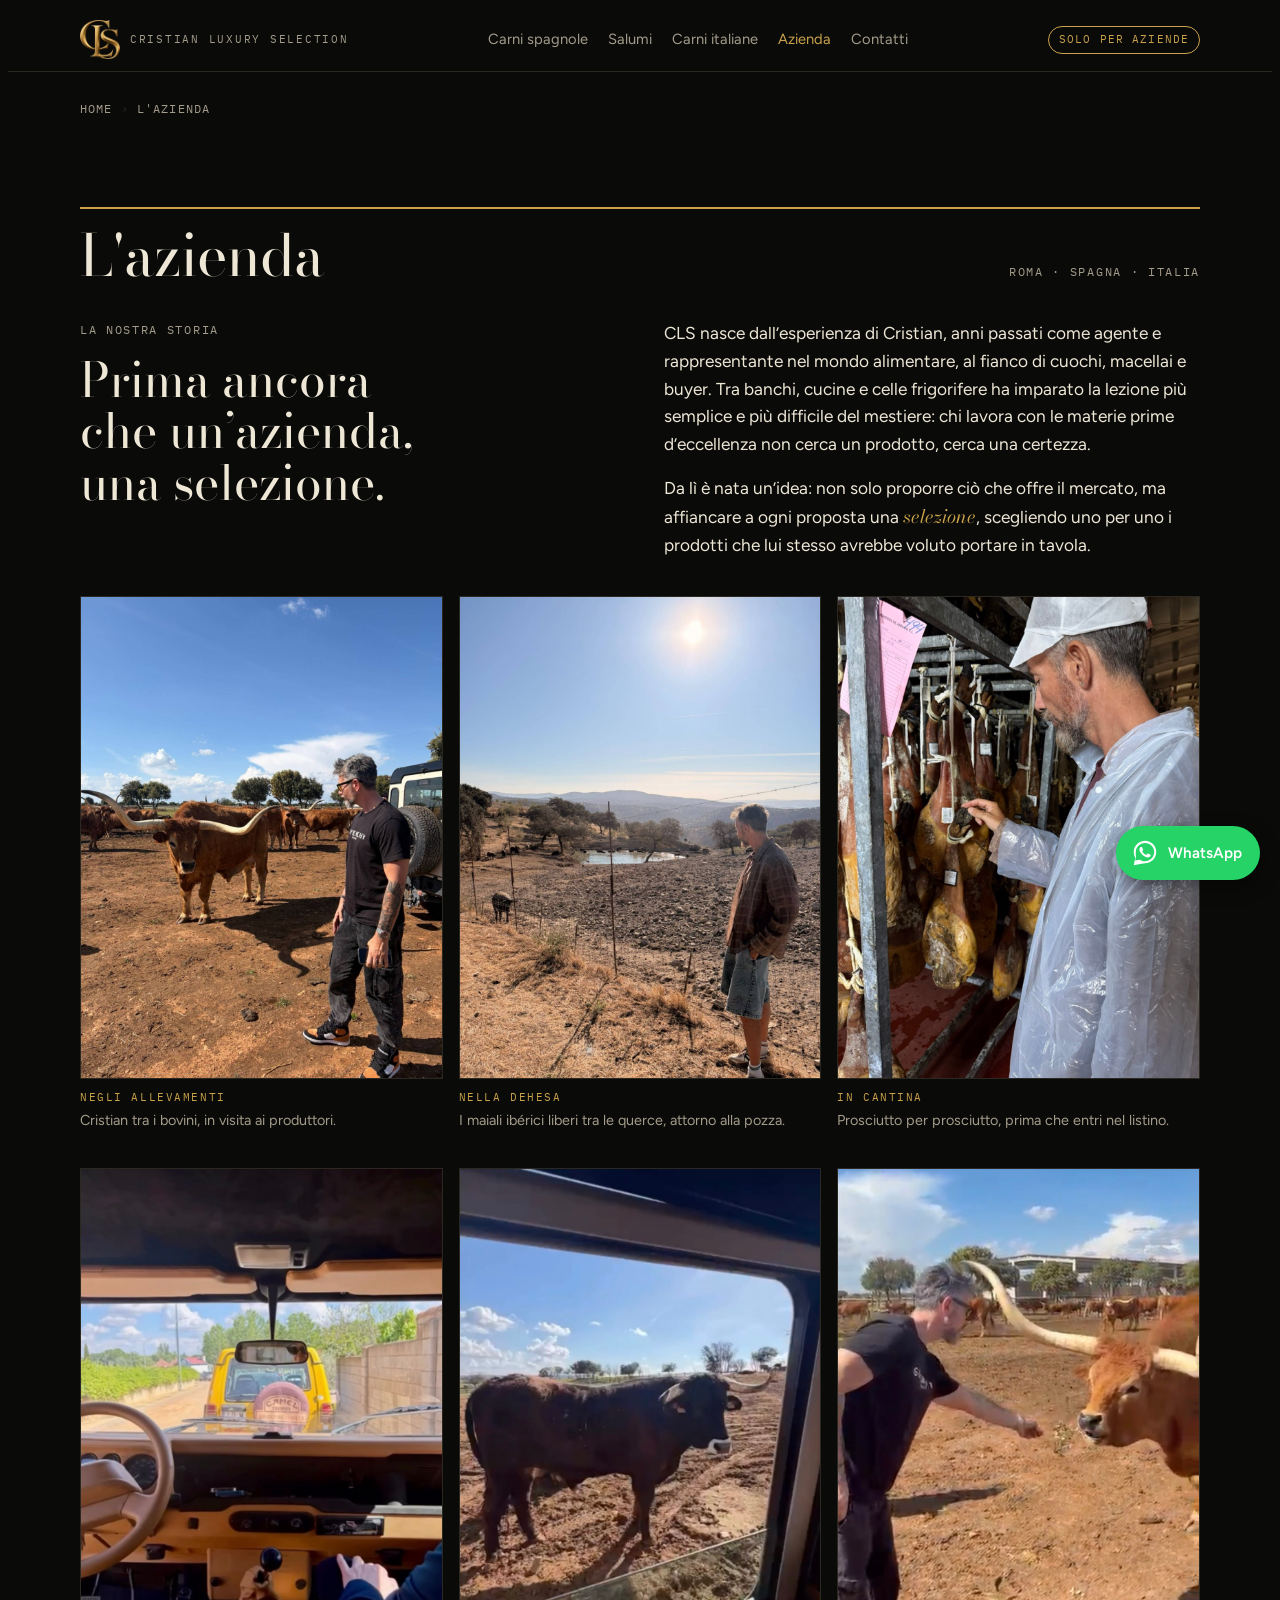
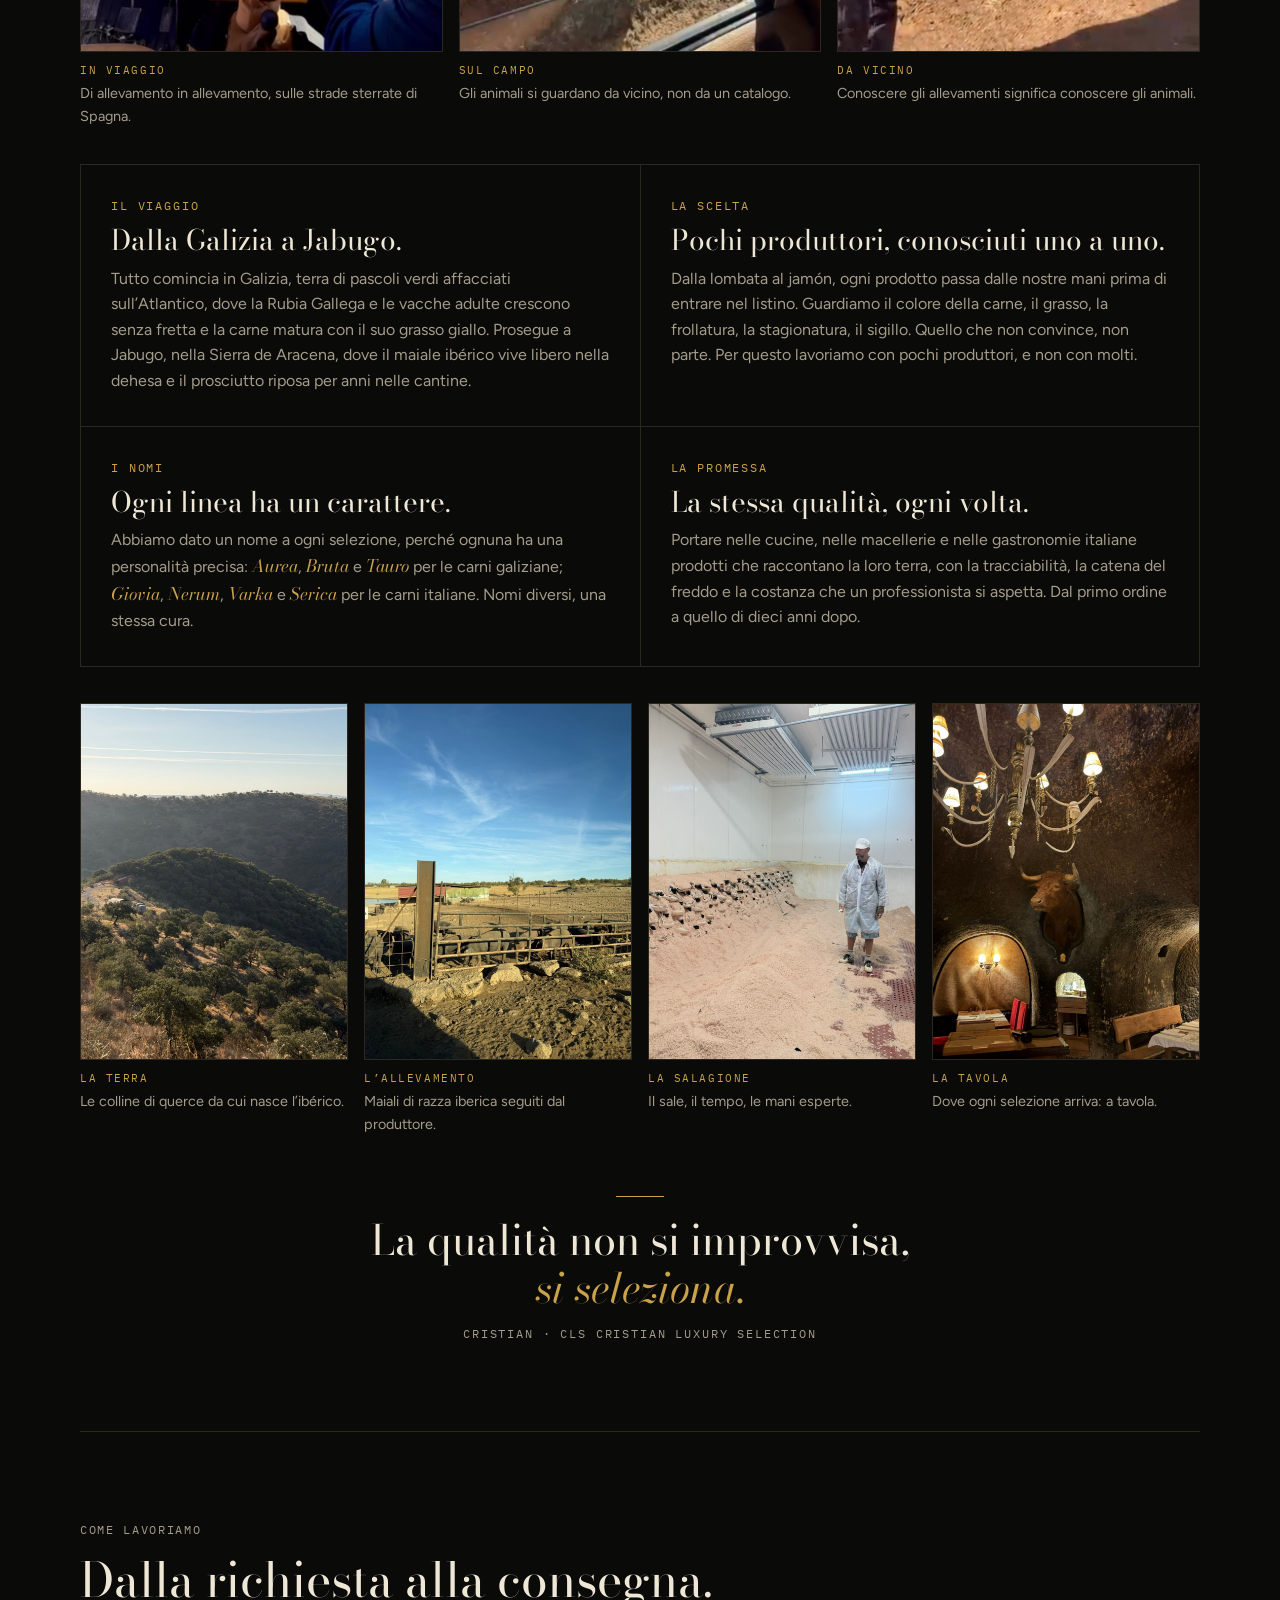
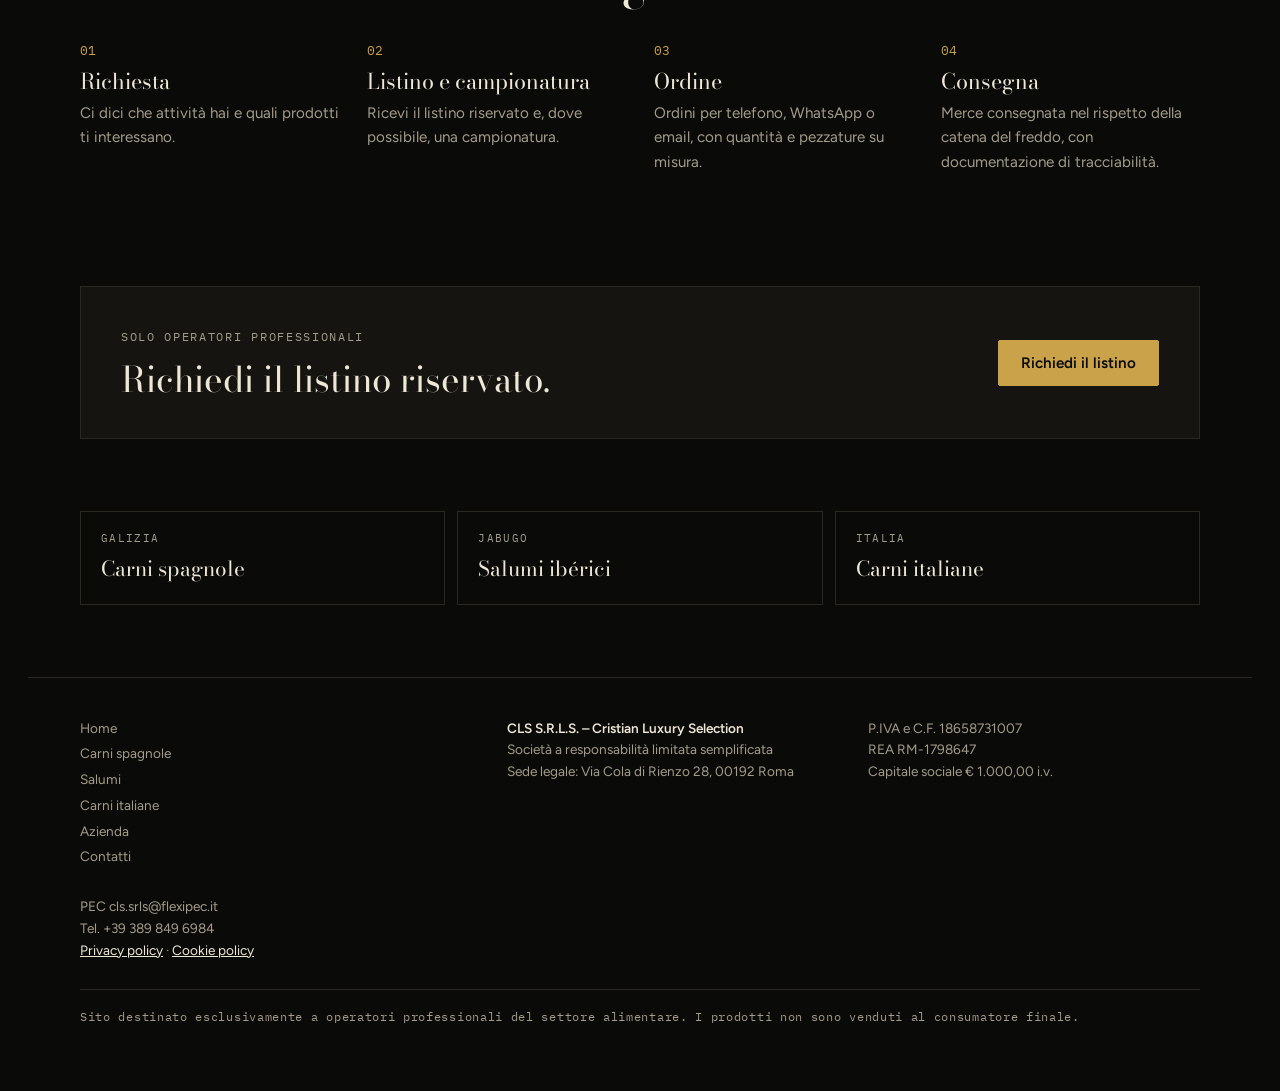
==== commit 66ba3bc1: "Storia: proporre e selezionare in parallelo" ====
--- a/azienda.html
+++ b/azienda.html
@@ -45,7 +45,7 @@
       </div>
       <div class="story-intro">
         <p>CLS nasce dall’esperienza di Cristian, anni passati come agente e rappresentante nel mondo alimentare, al fianco di cuochi, macellai e buyer. Tra banchi, cucine e celle frigorifere ha imparato la lezione più semplice e più difficile del mestiere: chi lavora con le materie prime d’eccellenza non cerca un prodotto, cerca una certezza.</p>
-        <p>Da lì è nata un’idea: smettere di proporre ciò che offre il mercato e cominciare a <em>scegliere</em>, uno per uno, i prodotti che lui stesso avrebbe voluto portare in tavola.</p>
+        <p>Da lì è nata un’idea: non solo proporre ciò che offre il mercato, ma affiancare a ogni proposta una <em>selezione</em>, scegliendo uno per uno i prodotti che lui stesso avrebbe voluto portare in tavola.</p>
       </div>
     </div>
 
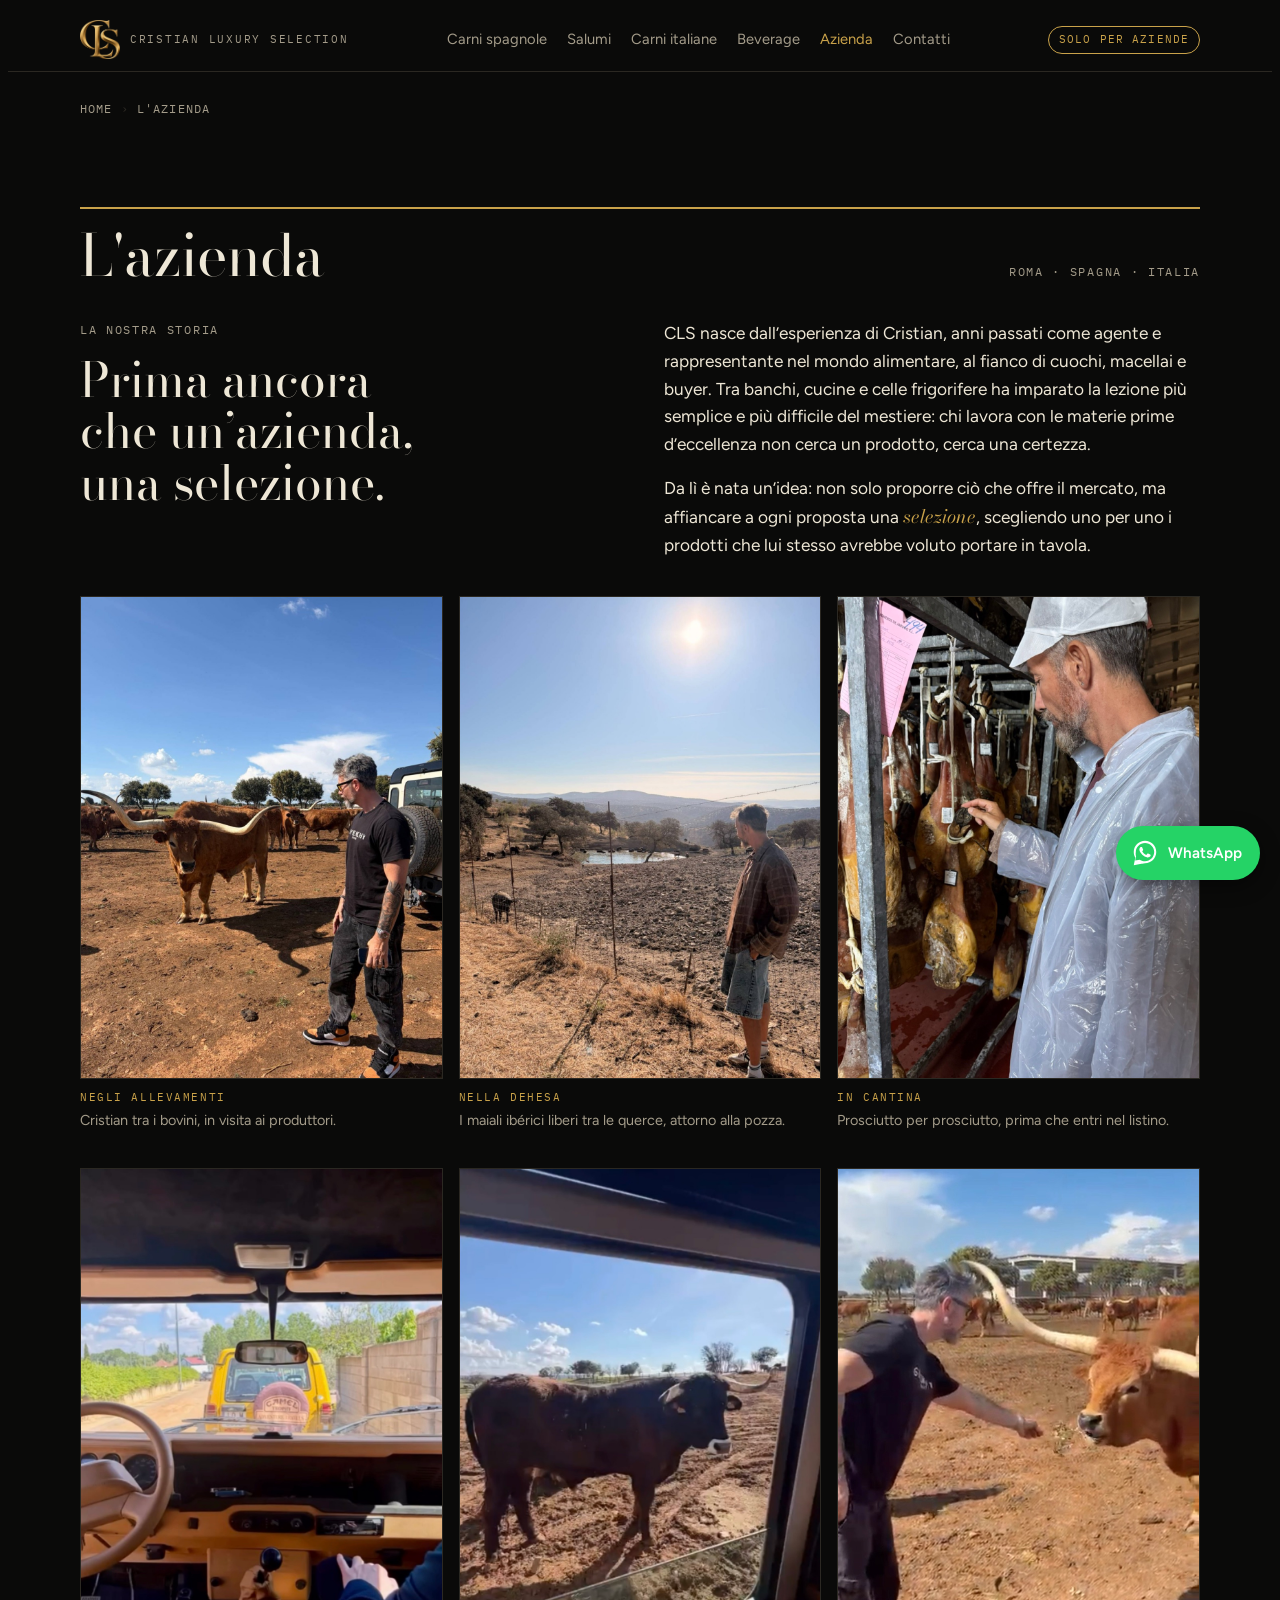
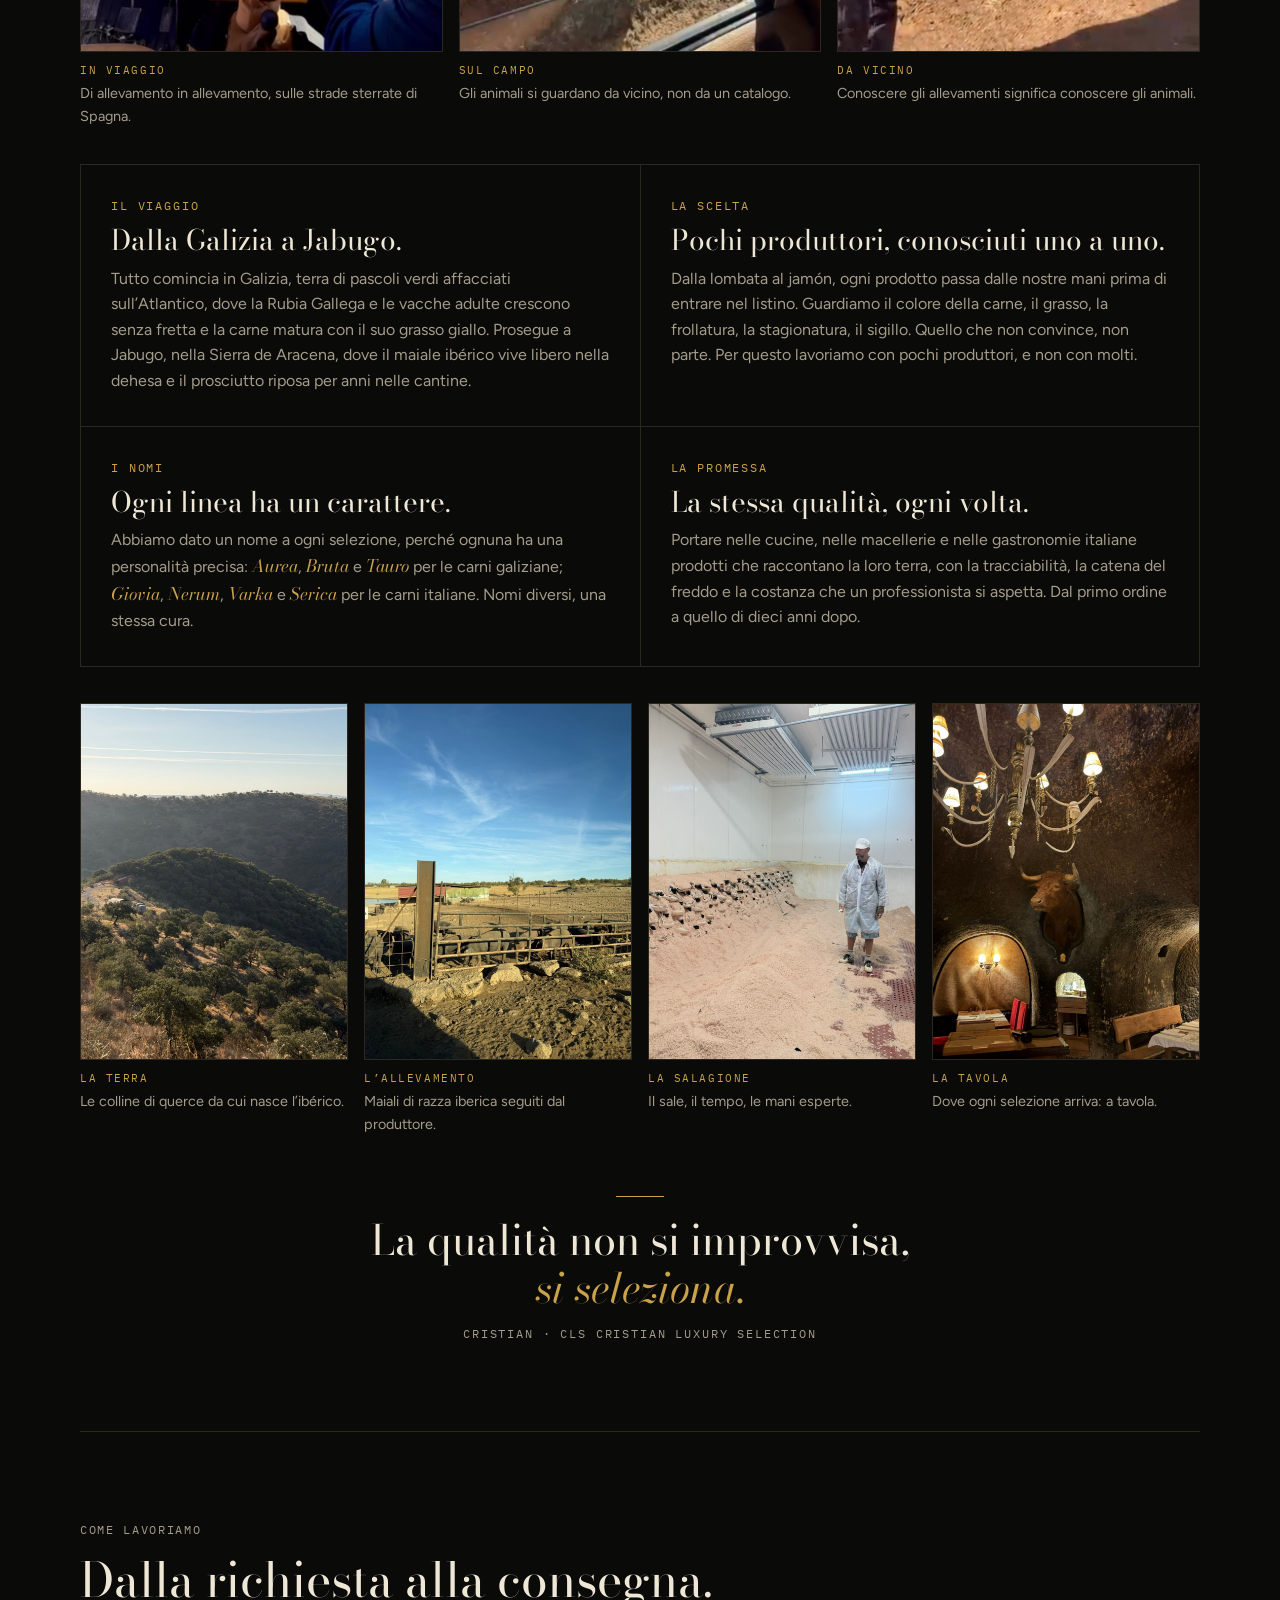
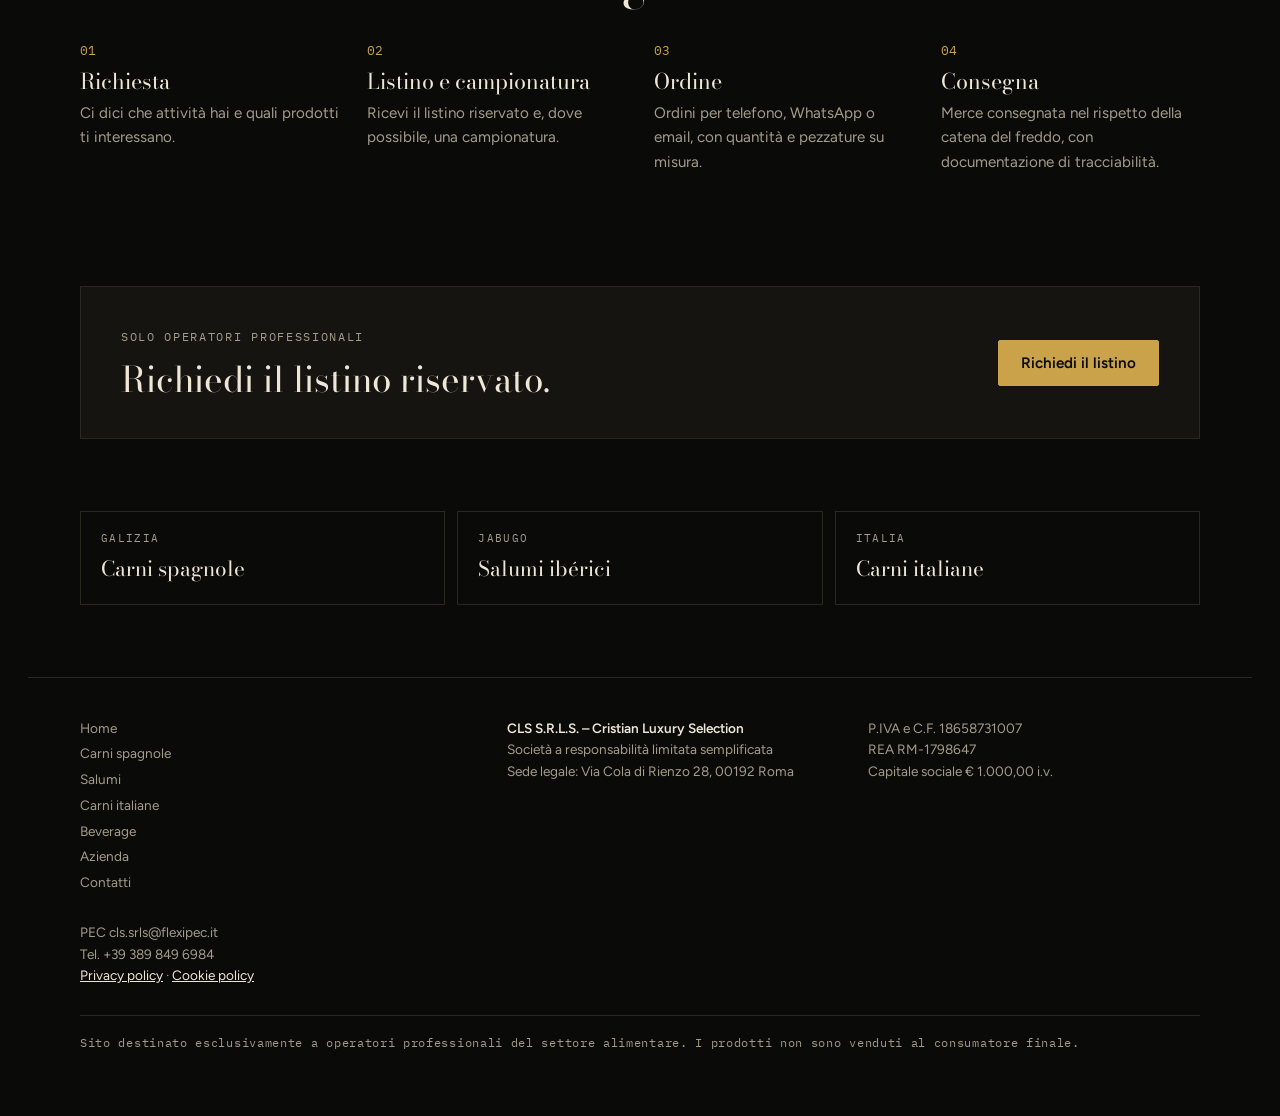
==== commit 88856f42: "Sezione Beverage: Amarone Profumo Divino" ====
--- a/azienda.html
+++ b/azienda.html
@@ -26,7 +26,7 @@
   <div class="wrap">
     <a class="brand" href="index.html" aria-label="CLS Cristian Luxury Selection, home"><i class="logo" role="img" aria-label="Logo CLS" style="width:40px"></i><span>Cristian Luxury Selection</span></a>
     <nav class="menu" id="menu" aria-label="Sezioni">
-      <a href="carni-spagnole.html">Carni spagnole</a><a href="salumi-iberici.html">Salumi</a><a href="carni-italiane.html">Carni italiane</a><a href="azienda.html" aria-current="page">Azienda</a><a href="contatti.html">Contatti</a>
+      <a href="carni-spagnole.html">Carni spagnole</a><a href="salumi-iberici.html">Salumi</a><a href="carni-italiane.html">Carni italiane</a><a href="beverage.html">Beverage</a><a href="azienda.html" aria-current="page">Azienda</a><a href="contatti.html">Contatti</a>
     </nav>
     <span class="pill">Solo per aziende</span>
     <button class="menu-btn" type="button" aria-expanded="false" aria-controls="menu" aria-label="Apri il menu"><span></span><span></span><span></span></button>
@@ -117,7 +117,7 @@
 
 <footer>
   <div class="wrap">
-    <nav aria-label="Pagine del sito"><a href="index.html">Home</a><a href="carni-spagnole.html">Carni spagnole</a><a href="salumi-iberici.html">Salumi</a><a href="carni-italiane.html">Carni italiane</a><a href="azienda.html">Azienda</a><a href="contatti.html">Contatti</a></nav>
+    <nav aria-label="Pagine del sito"><a href="index.html">Home</a><a href="carni-spagnole.html">Carni spagnole</a><a href="salumi-iberici.html">Salumi</a><a href="carni-italiane.html">Carni italiane</a><a href="beverage.html">Beverage</a><a href="azienda.html">Azienda</a><a href="contatti.html">Contatti</a></nav>
     <div>
       <p><strong>CLS S.R.L.S. – Cristian Luxury Selection</strong><br>Società a responsabilità limitata semplificata<br>Sede legale: Via Cola di Rienzo 28, 00192 Roma</p>
     </div>
--- a/style.css
+++ b/style.css
@@ -222,6 +222,23 @@
 .story-quote blockquote em{color:var(--accent)}
 .story-quote figcaption{font-family:var(--f-mono);font-size:.72rem;letter-spacing:.16em;text-transform:uppercase;color:var(--muted)}
 @media (max-width:760px){.story{grid-template-columns:1fr}.story article{padding:26px 20px}}
+.wine{display:grid;grid-template-columns:minmax(0,5fr) minmax(0,6fr);gap:48px;align-items:start}
+.wine-img{margin:0;border:1px solid var(--line);overflow:hidden}
+.wine-img img{width:100%;height:auto;display:block}
+.wine-body{display:flex;flex-direction:column;gap:16px;min-width:0}
+.wine-body h2{font-size:clamp(2rem,3.6vw,3rem)}
+.wine-body h2 em{color:var(--accent)}
+.wine-sub{font-family:var(--f-display);font-style:italic;font-size:1.25rem;color:var(--ink);margin:-6px 0 0}
+.wine-body > p:not(.eyebrow):not(.lead):not(.wine-sub){color:var(--muted)}
+.wine-specs{margin:8px 0 0;border-top:1px solid var(--line)}
+.wine-specs div{display:grid;grid-template-columns:150px 1fr;gap:16px;padding:10px 0;border-bottom:1px solid var(--line)}
+.wine-specs dt{font-family:var(--f-mono);font-size:.72rem;letter-spacing:.14em;text-transform:uppercase;color:var(--accent);padding-top:3px}
+.wine-specs dd{margin:0}
+.wine-pair{display:flex;flex-direction:column;gap:8px}
+.wine-pair .bits{display:flex;gap:6px;flex-wrap:wrap}
+.wine-pair .bits span{font-family:var(--f-mono);font-size:.72rem;border:1px solid var(--line);padding:3px 10px;border-radius:999px}
+@media (max-width:860px){.wine{grid-template-columns:1fr;gap:32px}.wine-img{max-width:480px;margin-inline:auto}}
+@media (max-width:520px){.wine-specs div{grid-template-columns:1fr;gap:2px}}
 .note{font-size:.88rem;color:var(--muted);border-left:2px solid var(--dehesa);padding-left:12px;max-width:70ch}
 
 /* Iberico: etichette */
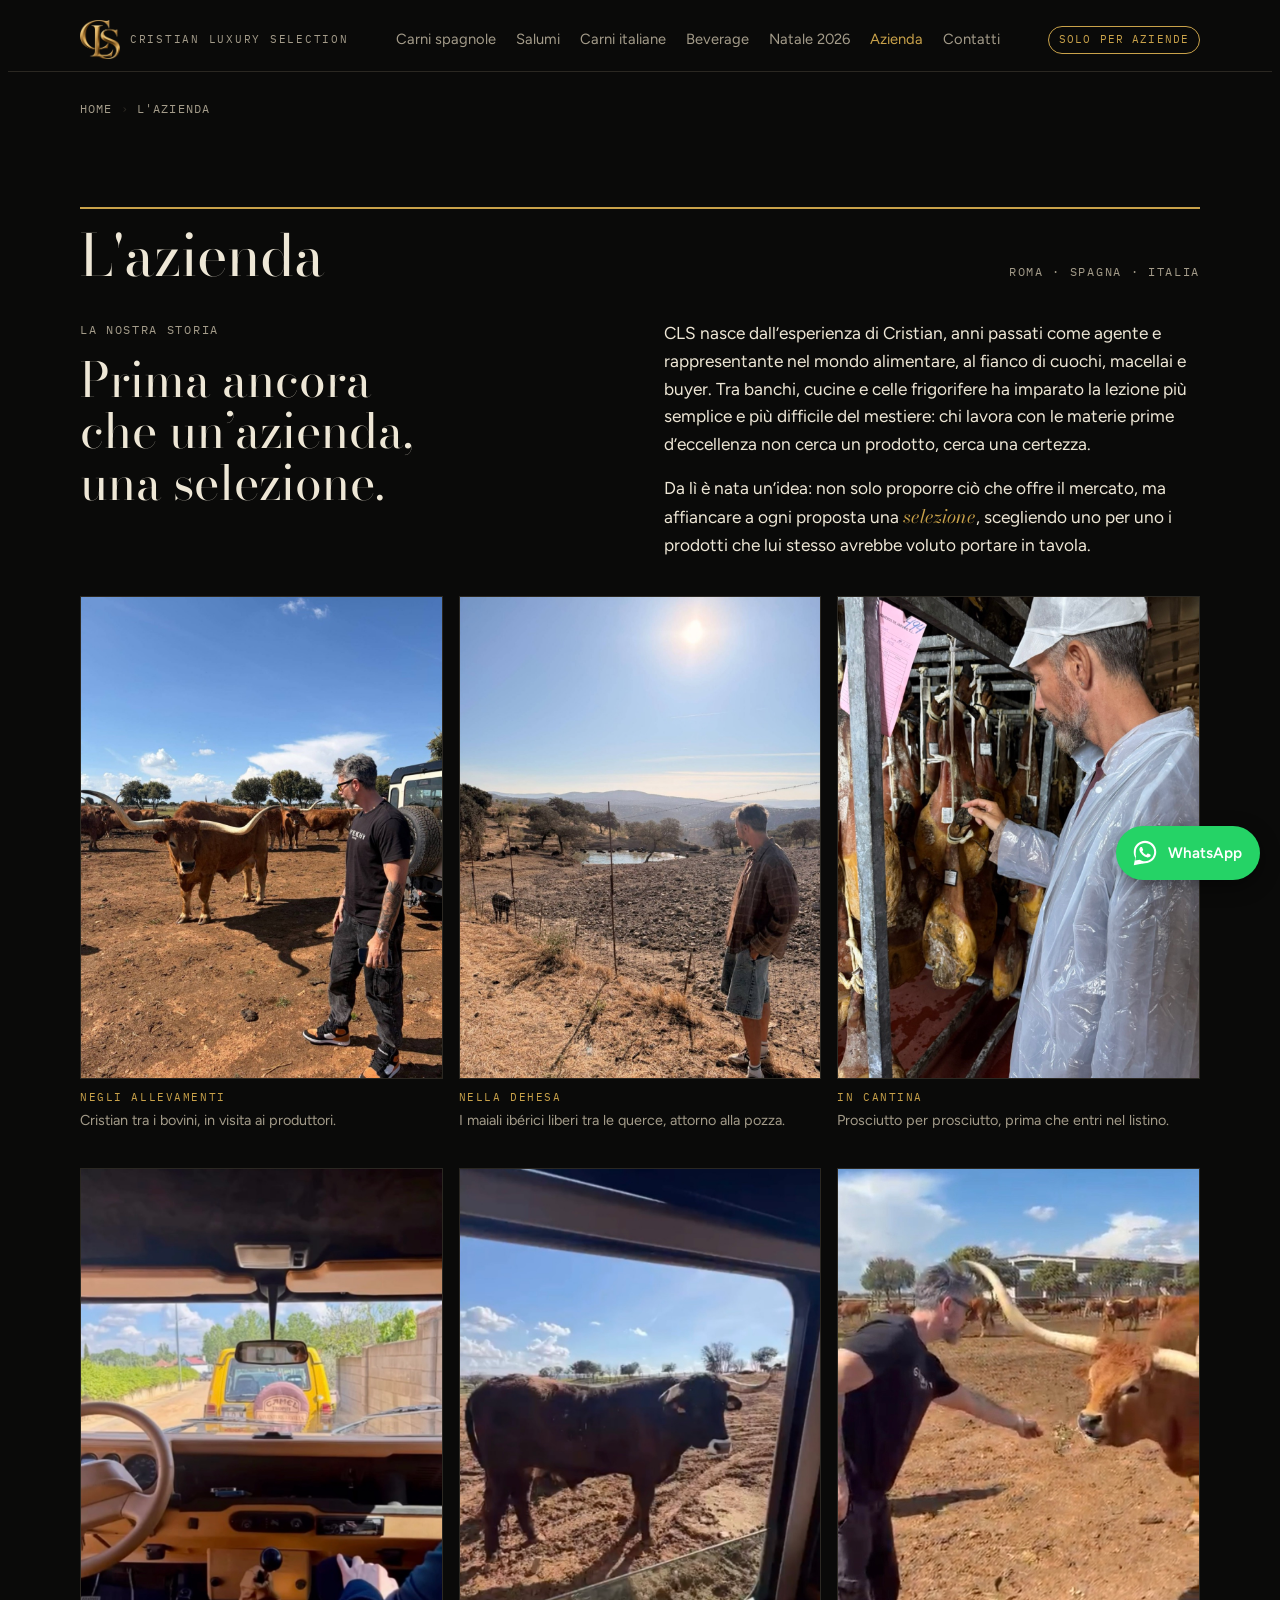
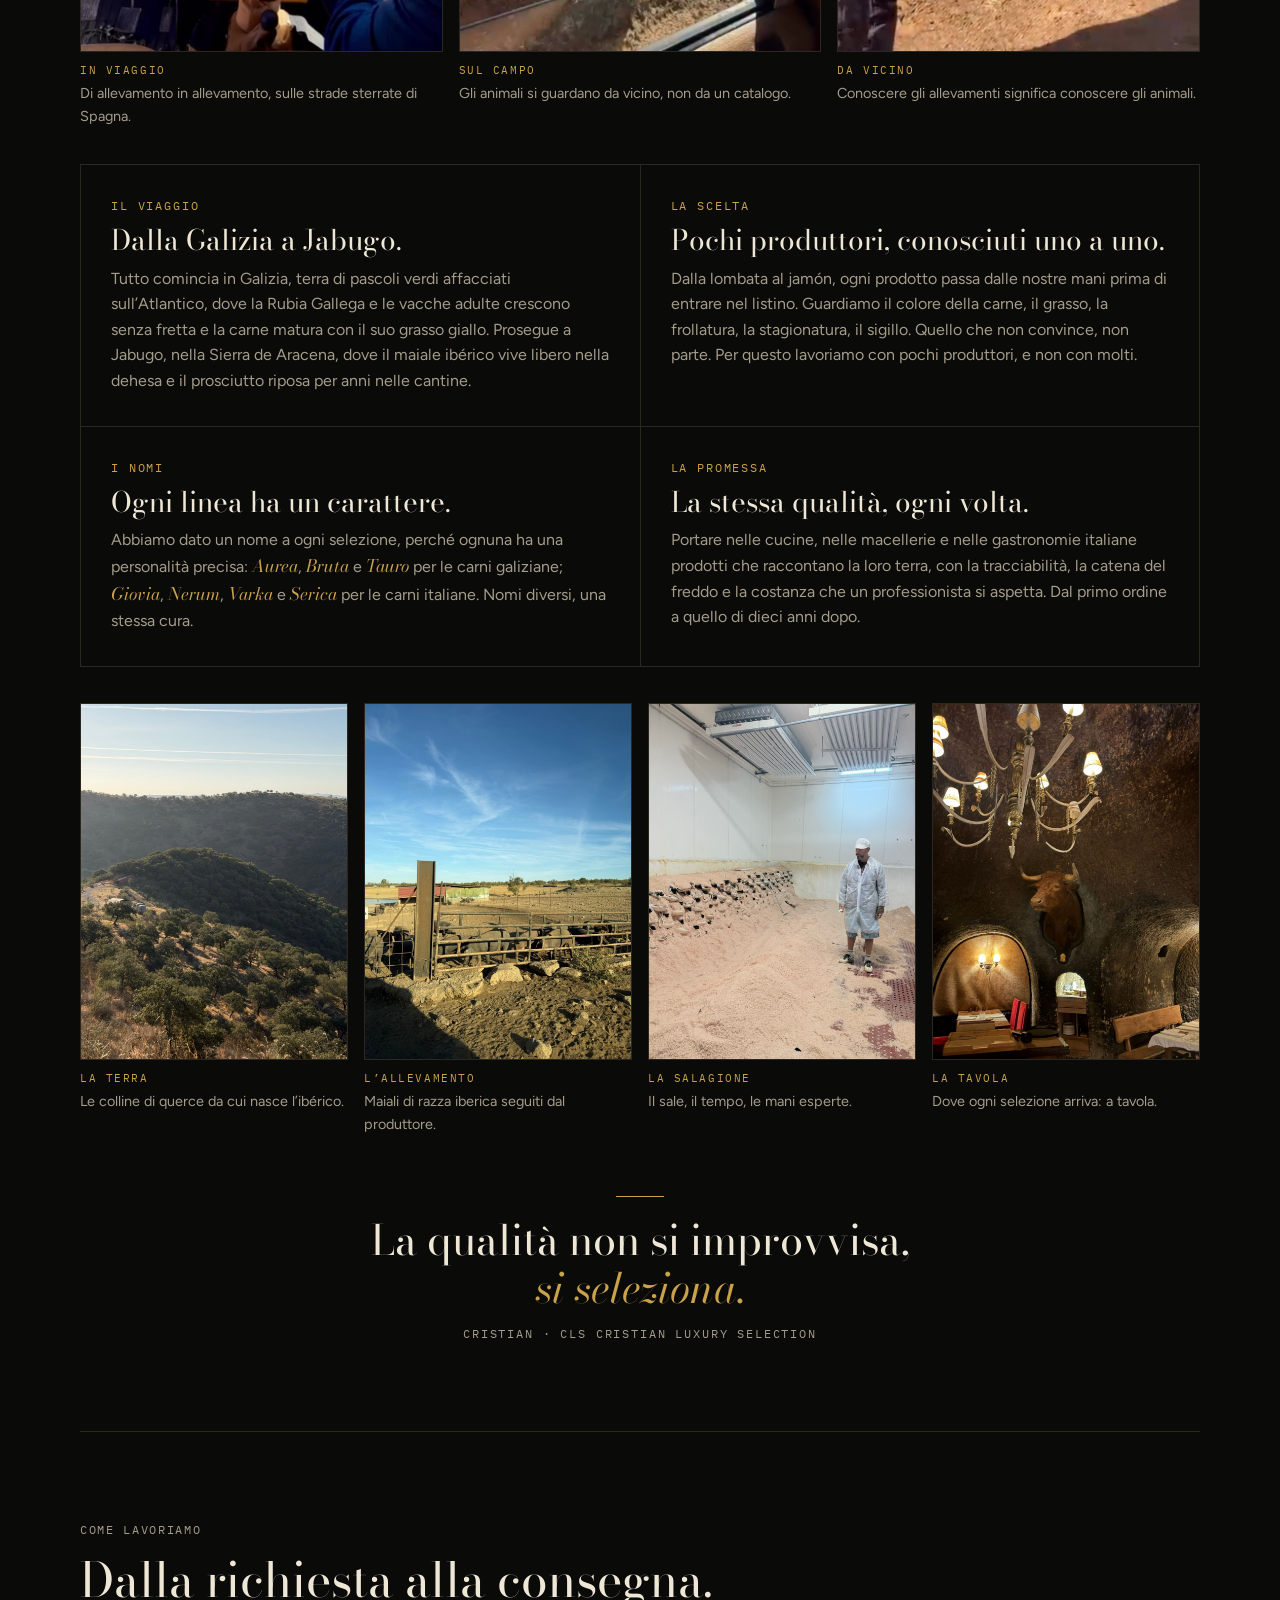
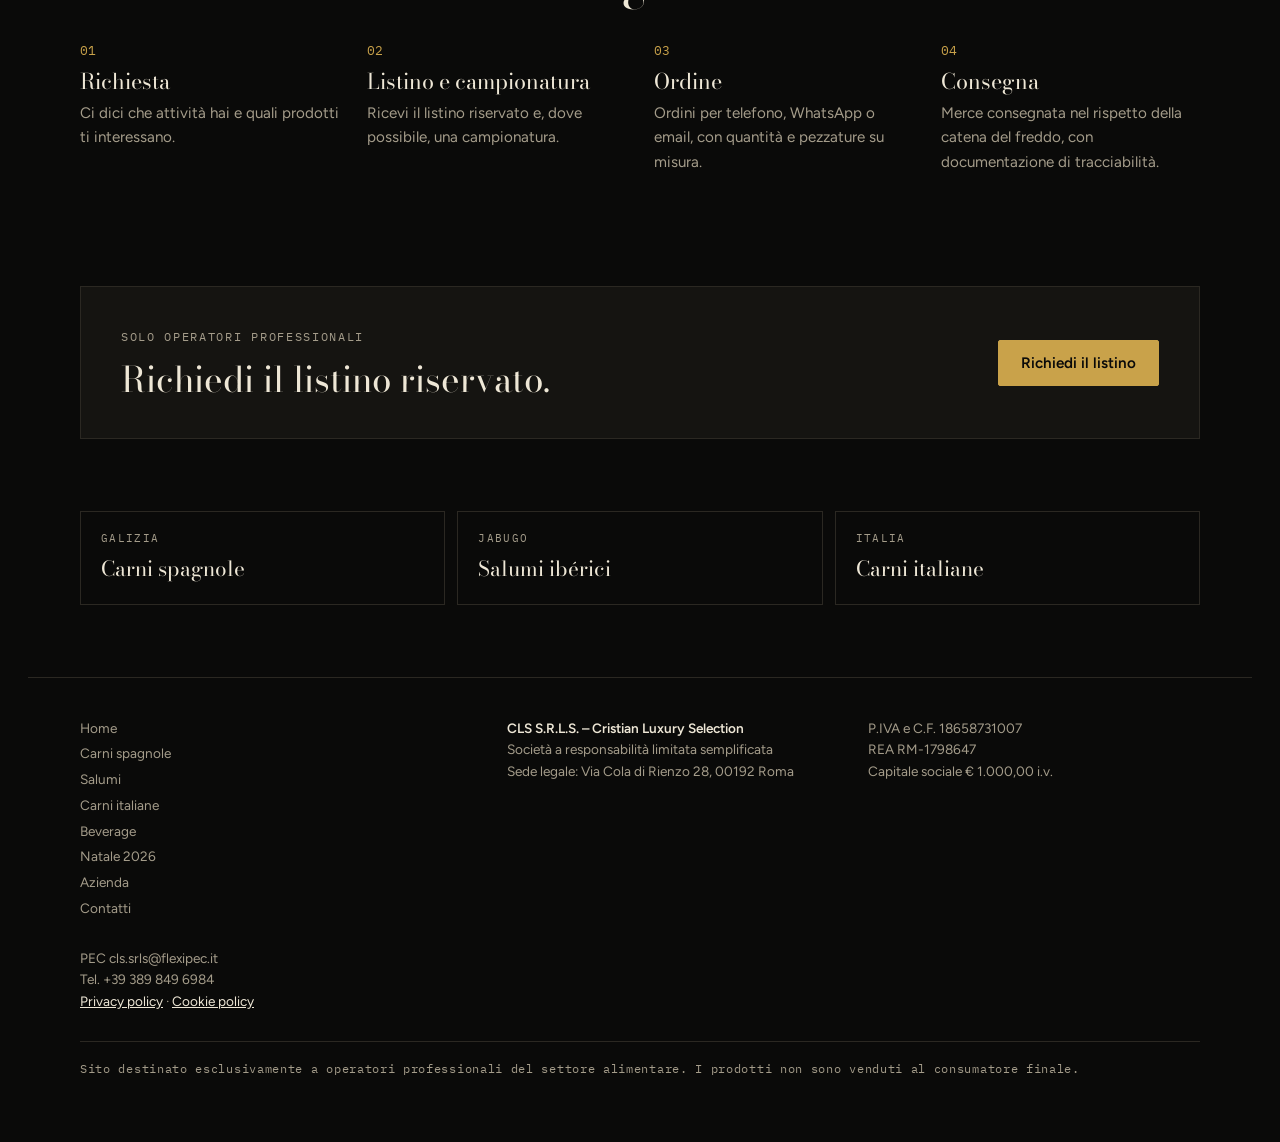
==== commit 8a1d9c86: "Collezione Natale 2026" ====
--- a/azienda.html
+++ b/azienda.html
@@ -26,7 +26,7 @@
   <div class="wrap">
     <a class="brand" href="index.html" aria-label="CLS Cristian Luxury Selection, home"><i class="logo" role="img" aria-label="Logo CLS" style="width:40px"></i><span>Cristian Luxury Selection</span></a>
     <nav class="menu" id="menu" aria-label="Sezioni">
-      <a href="carni-spagnole.html">Carni spagnole</a><a href="salumi-iberici.html">Salumi</a><a href="carni-italiane.html">Carni italiane</a><a href="beverage.html">Beverage</a><a href="azienda.html" aria-current="page">Azienda</a><a href="contatti.html">Contatti</a>
+      <a href="carni-spagnole.html">Carni spagnole</a><a href="salumi-iberici.html">Salumi</a><a href="carni-italiane.html">Carni italiane</a><a href="beverage.html">Beverage</a><a href="natale.html">Natale 2026</a><a href="azienda.html" aria-current="page">Azienda</a><a href="contatti.html">Contatti</a>
     </nav>
     <span class="pill">Solo per aziende</span>
     <button class="menu-btn" type="button" aria-expanded="false" aria-controls="menu" aria-label="Apri il menu"><span></span><span></span><span></span></button>
@@ -117,7 +117,7 @@
 
 <footer>
   <div class="wrap">
-    <nav aria-label="Pagine del sito"><a href="index.html">Home</a><a href="carni-spagnole.html">Carni spagnole</a><a href="salumi-iberici.html">Salumi</a><a href="carni-italiane.html">Carni italiane</a><a href="beverage.html">Beverage</a><a href="azienda.html">Azienda</a><a href="contatti.html">Contatti</a></nav>
+    <nav aria-label="Pagine del sito"><a href="index.html">Home</a><a href="carni-spagnole.html">Carni spagnole</a><a href="salumi-iberici.html">Salumi</a><a href="carni-italiane.html">Carni italiane</a><a href="beverage.html">Beverage</a><a href="natale.html">Natale 2026</a><a href="azienda.html">Azienda</a><a href="contatti.html">Contatti</a></nav>
     <div>
       <p><strong>CLS S.R.L.S. – Cristian Luxury Selection</strong><br>Società a responsabilità limitata semplificata<br>Sede legale: Via Cola di Rienzo 28, 00192 Roma</p>
     </div>
--- a/style.css
+++ b/style.css
@@ -222,6 +222,37 @@
 .story-quote blockquote em{color:var(--accent)}
 .story-quote figcaption{font-family:var(--f-mono);font-size:.72rem;letter-spacing:.16em;text-transform:uppercase;color:var(--muted)}
 @media (max-width:760px){.story{grid-template-columns:1fr}.story article{padding:26px 20px}}
+.xmas-head{margin:0 0 8px;border:1px solid var(--line);overflow:hidden}
+.xmas-head img{width:100%;height:auto;display:block}
+.xmas-group{display:flex;flex-direction:column;gap:18px}
+.xmas-gh{display:flex;align-items:baseline;justify-content:space-between;gap:12px;flex-wrap:wrap;border-bottom:1px solid var(--line);padding-bottom:10px}
+.xmas-gh h3{font-size:clamp(1.5rem,2.6vw,2rem)}
+.xmas-gh span{font-family:var(--f-mono);font-size:.72rem;letter-spacing:.14em;text-transform:uppercase;color:var(--muted)}
+.xmas-grid{display:grid;grid-template-columns:repeat(4,1fr);gap:16px}
+.xmas-lot{display:flex;flex-direction:column;border:1px solid var(--line);background:var(--surface);min-width:0}
+.xmas-lot img{width:100%;height:auto;aspect-ratio:640/300;object-fit:cover;display:block}
+.xmas-body{padding:16px 16px 18px;display:flex;flex-direction:column;gap:8px;flex:1}
+.xmas-body .eyebrow{display:flex;align-items:center;gap:8px}
+.xmas-body .seal{width:10px;height:10px;border-radius:50%;border:1px solid var(--line);display:inline-block}
+.xmas-body h4{font-family:var(--f-display);font-weight:400;font-size:1.2rem;line-height:1.2;margin:0}
+.xmas-body p{color:var(--muted);font-size:.92rem;margin:0}
+.xmas-buy{margin-top:auto;padding-top:10px;display:flex;align-items:center;justify-content:space-between;gap:10px}
+.xmas-buy .price{font-family:var(--f-display);font-size:1.6rem;color:var(--accent);line-height:1;display:flex;flex-direction:column}
+.xmas-buy .price small{font-family:var(--f-mono);font-size:.62rem;letter-spacing:.12em;text-transform:uppercase;color:var(--muted);margin-top:4px}
+.xmas-buy .btn{padding:8px 16px}
+.xmas-note{max-width:80ch}
+.xmas-band{position:relative;display:grid;grid-template-columns:1fr auto;align-items:center;gap:20px;margin-top:32px;padding:28px 32px;border:1px solid var(--accent);background:#0b0a08;overflow:hidden;text-decoration:none;color:var(--ink)}
+.xmas-band img{position:absolute;top:0;right:0;width:58%;height:100%;object-fit:cover;object-position:right center;opacity:.9}
+.xmas-band::before{content:"";position:absolute;inset:0;background:linear-gradient(90deg,#0b0a08 42%,rgba(11,10,8,.55) 70%,rgba(11,10,8,.15));z-index:1}
+.xmas-band-txt,.xmas-band .btn{z-index:2}
+.xmas-band-txt,.xmas-band .btn{position:relative}
+.xmas-band-txt{display:flex;flex-direction:column;gap:6px}
+.xmas-band-txt .eyebrow{color:var(--accent)}
+.xmas-band-txt b{font-family:var(--f-display);font-weight:400;font-size:clamp(1.5rem,3vw,2.2rem);line-height:1.1}
+.xmas-band-txt small{color:var(--muted)}
+@media (max-width:620px){.xmas-band{grid-template-columns:1fr;padding:22px 20px}}
+@media (max-width:1100px){.xmas-grid{grid-template-columns:repeat(2,1fr)}}
+@media (max-width:560px){.xmas-grid{grid-template-columns:1fr}}
 .wine{display:grid;grid-template-columns:minmax(0,5fr) minmax(0,6fr);gap:48px;align-items:start}
 .wine-img{margin:0;border:1px solid var(--line);overflow:hidden}
 .wine-img img{width:100%;height:auto;display:block}
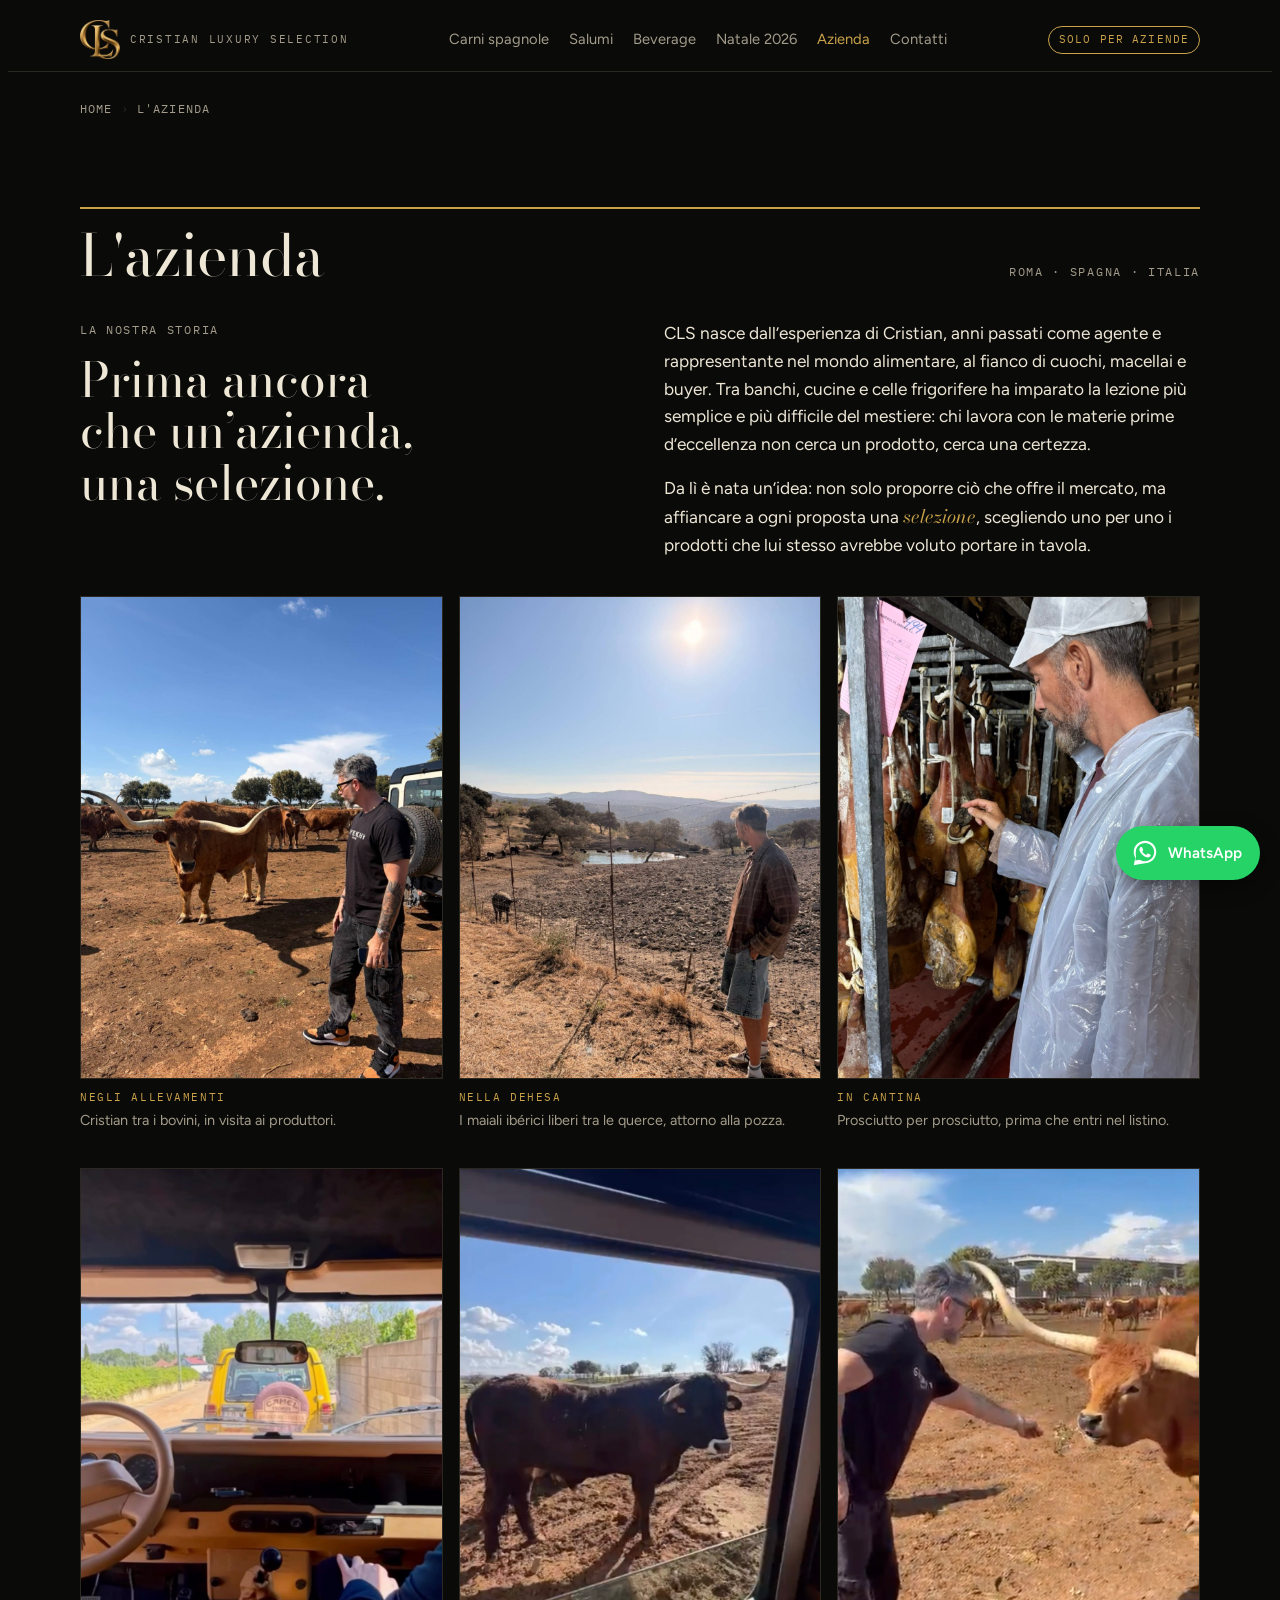
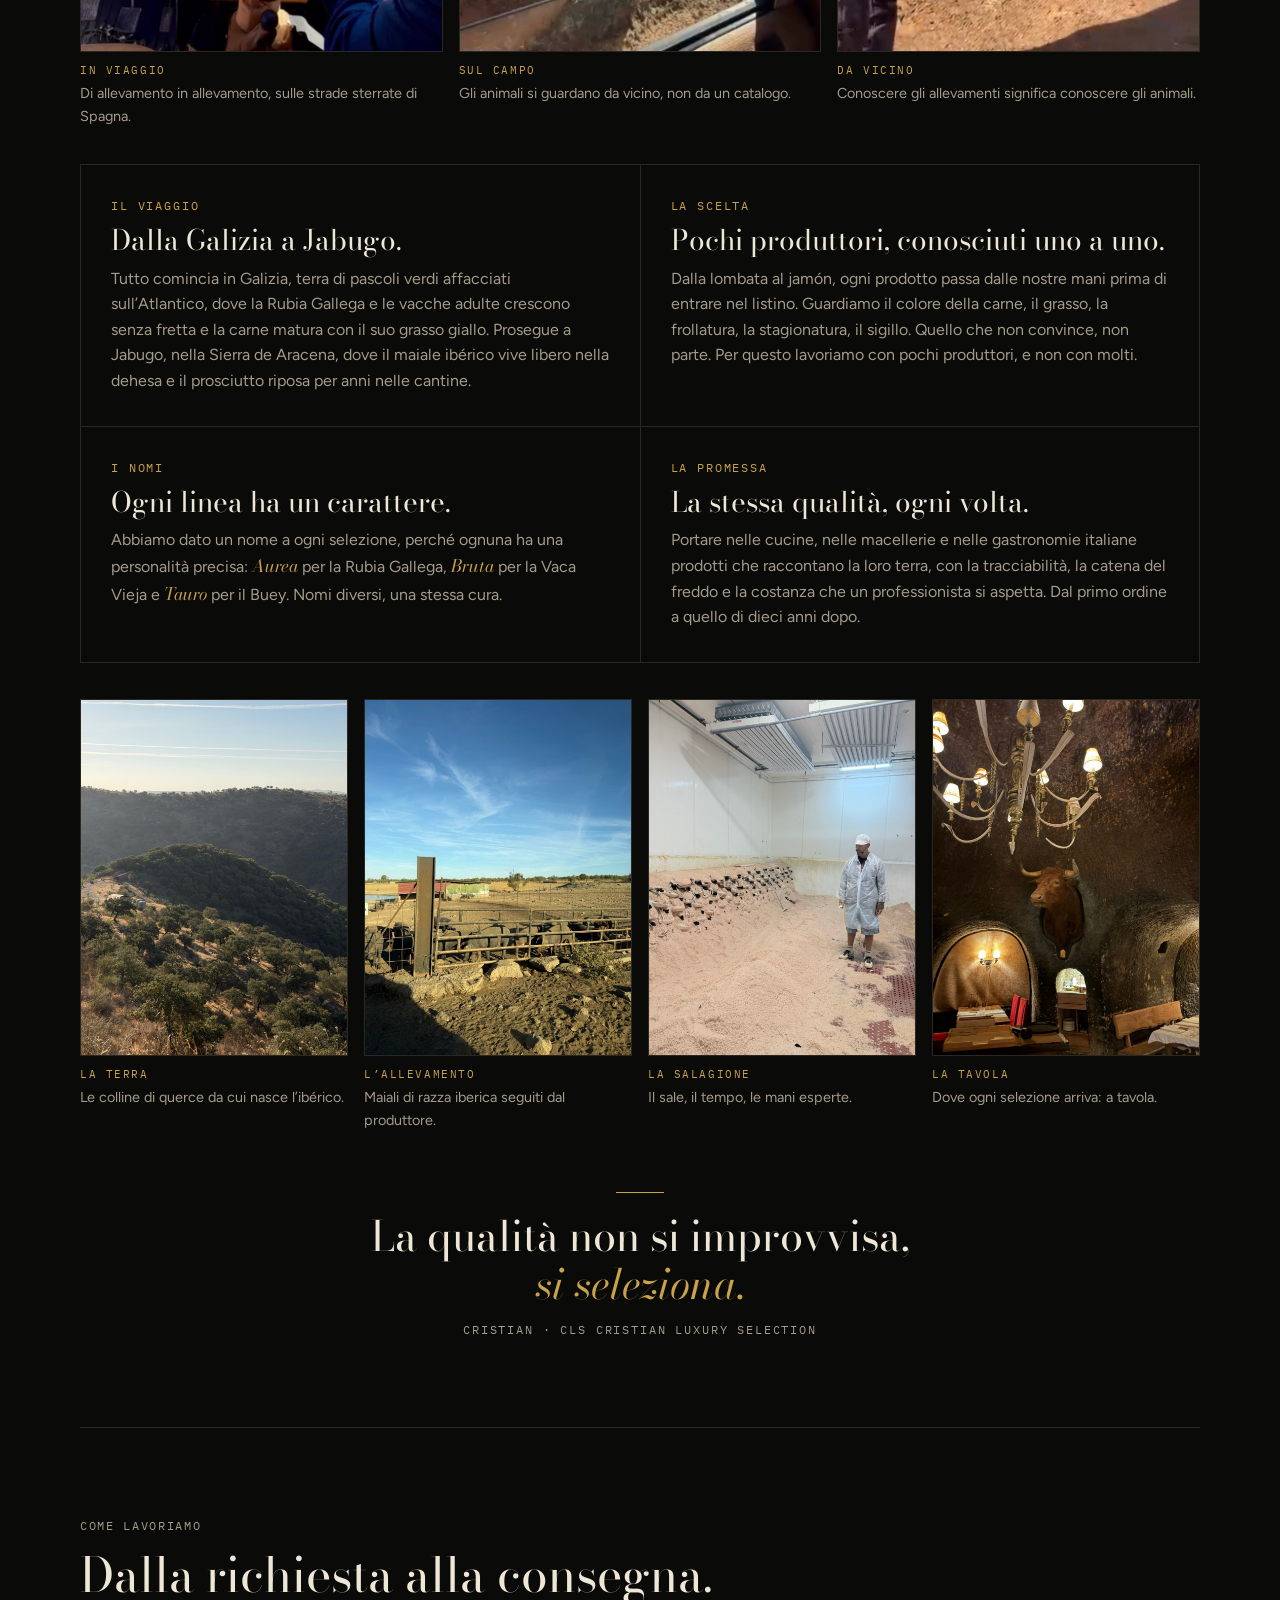
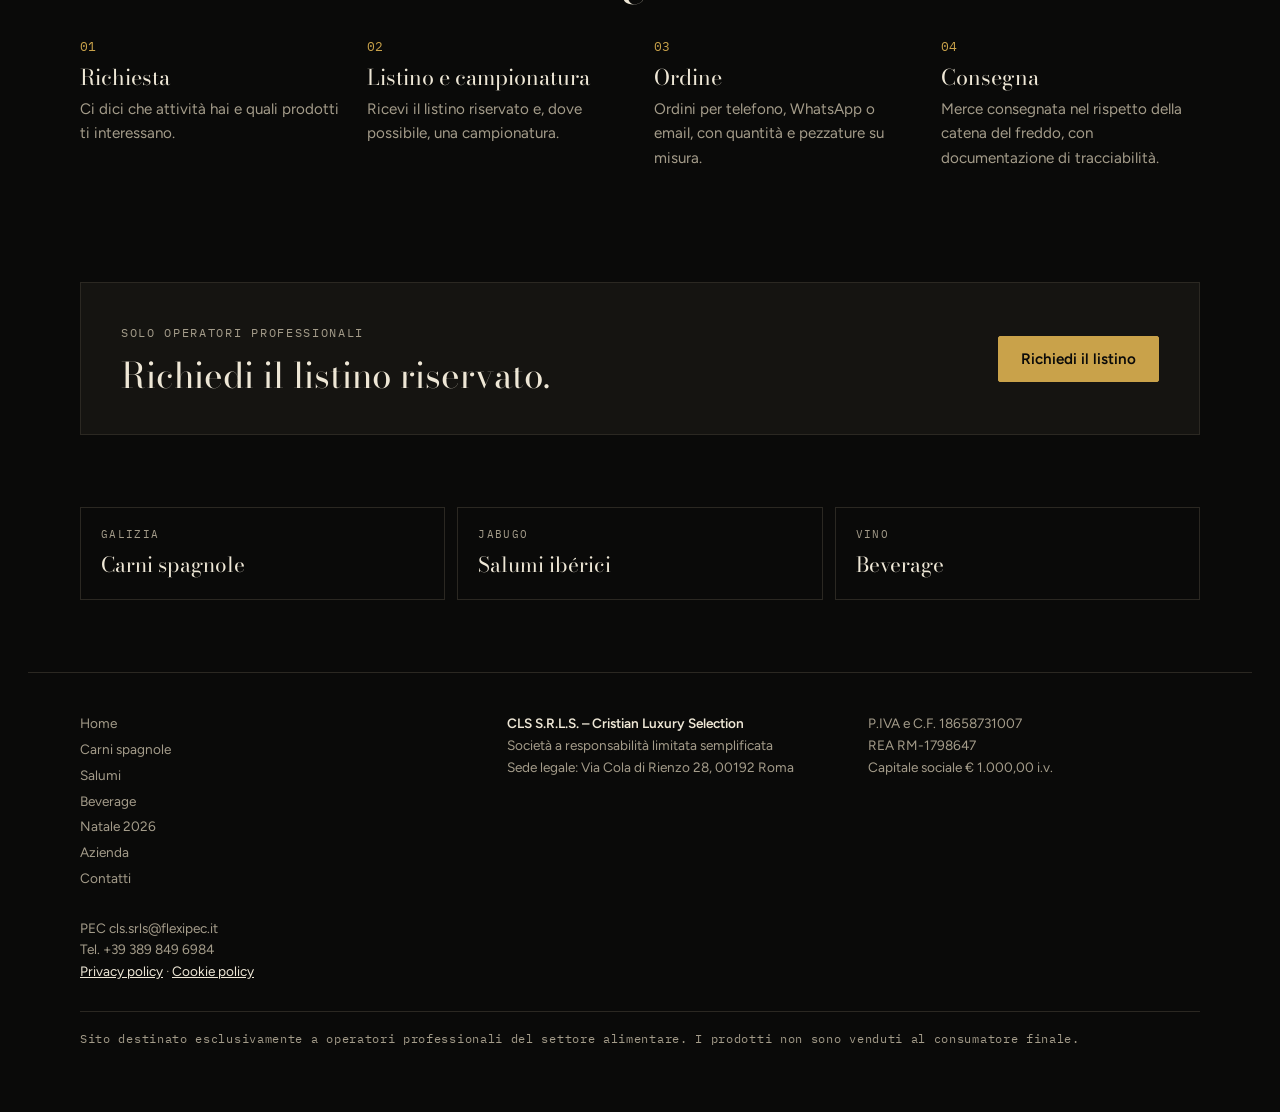
==== commit 15e4ff97: "Tolte le carni italiane" ====
--- a/azienda.html
+++ b/azienda.html
@@ -26,7 +26,7 @@
   <div class="wrap">
     <a class="brand" href="index.html" aria-label="CLS Cristian Luxury Selection, home"><i class="logo" role="img" aria-label="Logo CLS" style="width:40px"></i><span>Cristian Luxury Selection</span></a>
     <nav class="menu" id="menu" aria-label="Sezioni">
-      <a href="carni-spagnole.html">Carni spagnole</a><a href="salumi-iberici.html">Salumi</a><a href="carni-italiane.html">Carni italiane</a><a href="beverage.html">Beverage</a><a href="natale.html">Natale 2026</a><a href="azienda.html" aria-current="page">Azienda</a><a href="contatti.html">Contatti</a>
+      <a href="carni-spagnole.html">Carni spagnole</a><a href="salumi-iberici.html">Salumi</a><a href="beverage.html">Beverage</a><a href="natale.html">Natale 2026</a><a href="azienda.html" aria-current="page">Azienda</a><a href="contatti.html">Contatti</a>
     </nav>
     <span class="pill">Solo per aziende</span>
     <button class="menu-btn" type="button" aria-expanded="false" aria-controls="menu" aria-label="Apri il menu"><span></span><span></span><span></span></button>
@@ -75,7 +75,7 @@
       <article>
         <span class="k">I nomi</span>
         <h3>Ogni linea ha un carattere.</h3>
-        <p>Abbiamo dato un nome a ogni selezione, perché ognuna ha una personalità precisa: <em>Aurea</em>, <em>Bruta</em> e <em>Tauro</em> per le carni galiziane; <em>Giovia</em>, <em>Nerum</em>, <em>Varka</em> e <em>Serica</em> per le carni italiane. Nomi diversi, una stessa cura.</p>
+        <p>Abbiamo dato un nome a ogni selezione, perché ognuna ha una personalità precisa: <em>Aurea</em> per la Rubia Gallega, <em>Bruta</em> per la Vaca Vieja e <em>Tauro</em> per il Buey. Nomi diversi, una stessa cura.</p>
       </article>
       <article>
         <span class="k">La promessa</span>
@@ -112,12 +112,12 @@
     <div class="head"><p class="eyebrow">Solo operatori professionali</p><h2>Richiedi il listino riservato.</h2></div>
     <a class="btn primary" href="contatti.html">Richiedi il listino</a>
   </div>
-  <nav class="next-pages" aria-label="Altre pagine"><a href="carni-spagnole.html"><small>Galizia</small><b>Carni spagnole</b></a><a href="salumi-iberici.html"><small>Jabugo</small><b>Salumi ibérici</b></a><a href="carni-italiane.html"><small>Italia</small><b>Carni italiane</b></a></nav>
+  <nav class="next-pages" aria-label="Altre pagine"><a href="carni-spagnole.html"><small>Galizia</small><b>Carni spagnole</b></a><a href="salumi-iberici.html"><small>Jabugo</small><b>Salumi ibérici</b></a><a href="beverage.html"><small>Vino</small><b>Beverage</b></a></nav>
 </main>
 
 <footer>
   <div class="wrap">
-    <nav aria-label="Pagine del sito"><a href="index.html">Home</a><a href="carni-spagnole.html">Carni spagnole</a><a href="salumi-iberici.html">Salumi</a><a href="carni-italiane.html">Carni italiane</a><a href="beverage.html">Beverage</a><a href="natale.html">Natale 2026</a><a href="azienda.html">Azienda</a><a href="contatti.html">Contatti</a></nav>
+    <nav aria-label="Pagine del sito"><a href="index.html">Home</a><a href="carni-spagnole.html">Carni spagnole</a><a href="salumi-iberici.html">Salumi</a><a href="beverage.html">Beverage</a><a href="natale.html">Natale 2026</a><a href="azienda.html">Azienda</a><a href="contatti.html">Contatti</a></nav>
     <div>
       <p><strong>CLS S.R.L.S. – Cristian Luxury Selection</strong><br>Società a responsabilità limitata semplificata<br>Sede legale: Via Cola di Rienzo 28, 00192 Roma</p>
     </div>
--- a/style.css
+++ b/style.css
@@ -284,7 +284,8 @@
 .lbl .bits span{font-family:var(--f-mono);font-size:.7rem;border:1px solid var(--line);padding:2px 8px;border-radius:999px}
 @media (max-width:960px){.labels{grid-template-columns:1fr 1fr}}
 @media (max-width:520px){.labels{grid-template-columns:1fr}}
-.assort{display:grid;grid-template-columns:repeat(4,1fr);gap:12px}
+.assort{display:flex;flex-wrap:wrap;justify-content:center;gap:12px}
+.assort > .as{flex:0 0 calc((100% - 36px) / 4)}
 .as{margin:0;border:1px solid var(--line);background:var(--bg);min-height:220px;display:flex;align-items:flex-end;position:relative;overflow:hidden}
 .as figcaption{position:relative;padding:14px 16px;display:flex;flex-direction:column;gap:2px}
 .as b{font-family:var(--f-display);font-weight:400;font-size:1.15rem;color:var(--ink)}
@@ -292,7 +293,7 @@
 .as-img{min-height:220px}
 .as-img img{position:absolute;inset:0;width:100%;height:100%;object-fit:contain;background:#10110c}
 .as-img figcaption{width:100%;background:linear-gradient(transparent,rgba(0,0,0,.85))}
-@media (max-width:860px){.assort{grid-template-columns:1fr 1fr}}
+@media (max-width:860px){.assort > .as{flex-basis:calc((100% - 12px) / 2)}}
 .salumi{display:flex;flex-wrap:wrap;gap:8px}
 .salumi span{border:1px solid var(--line);padding:6px 14px;border-radius:999px;font-size:.93rem}
 
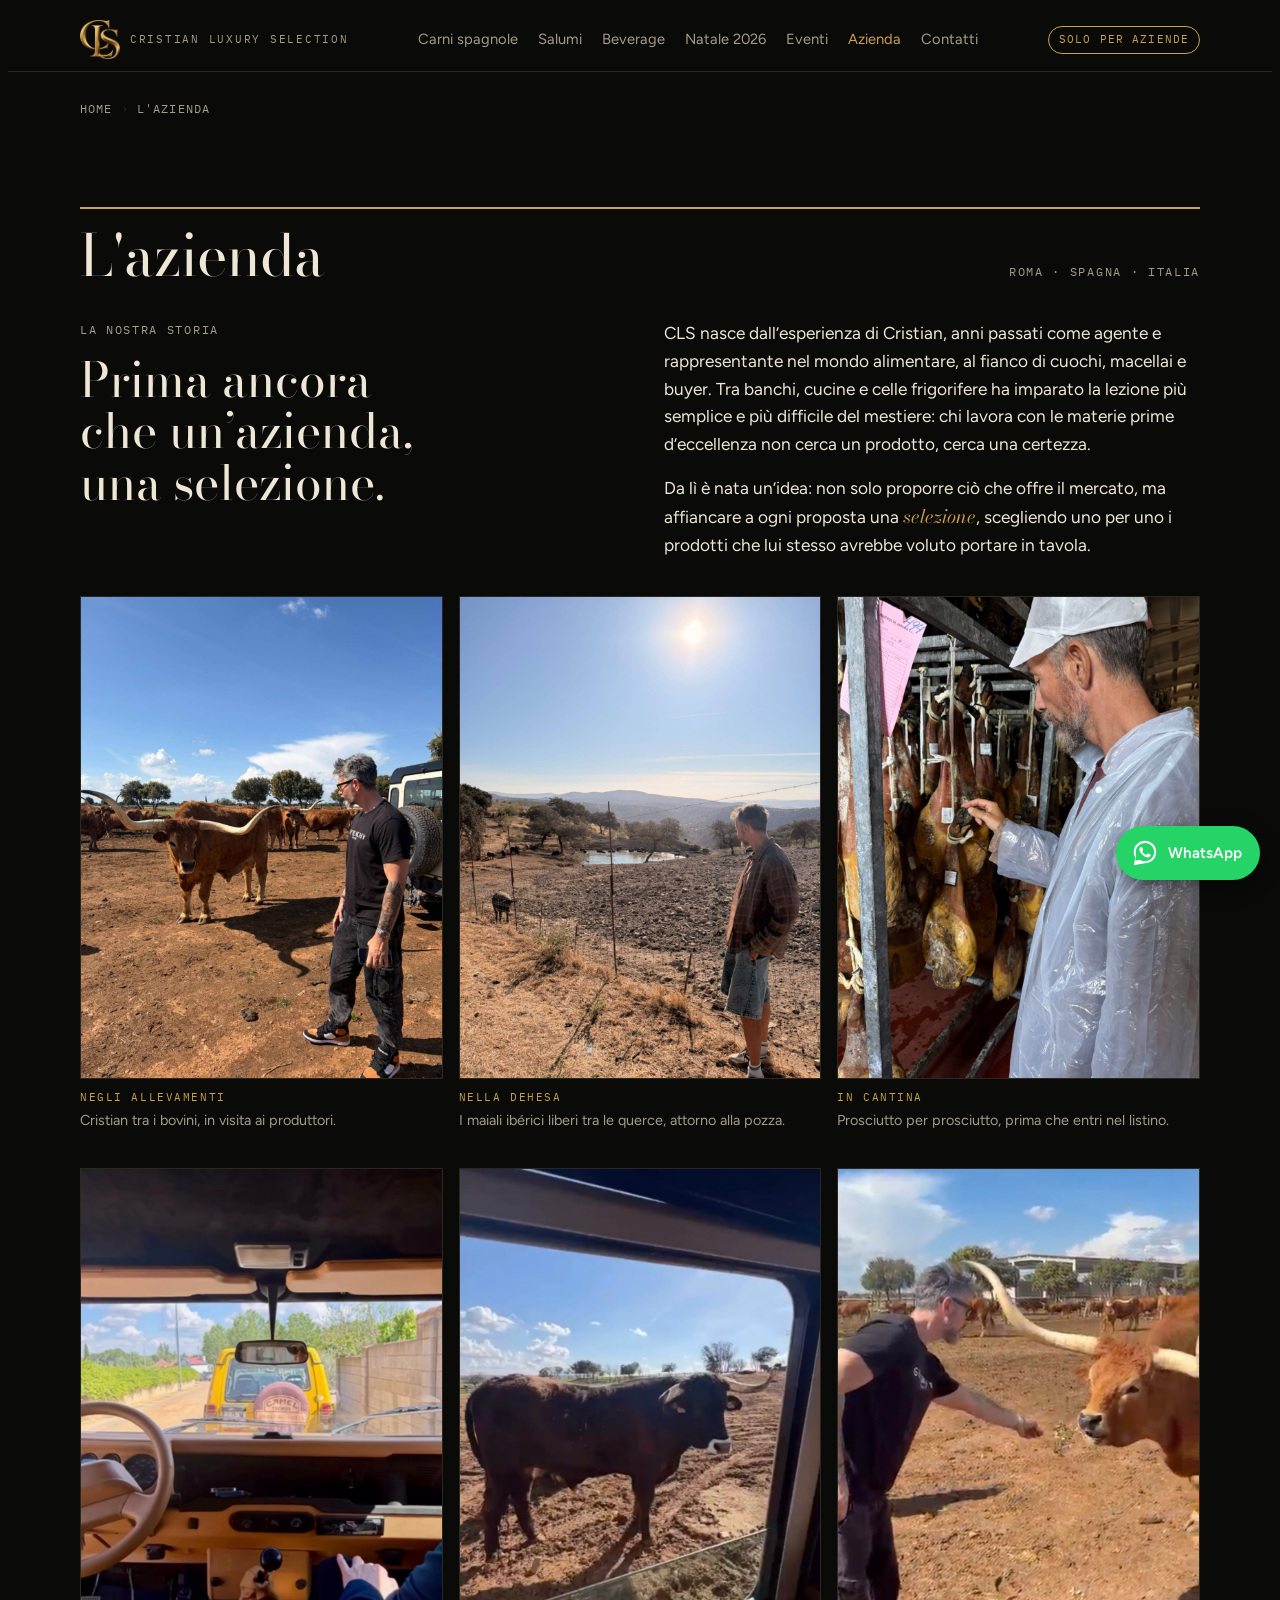
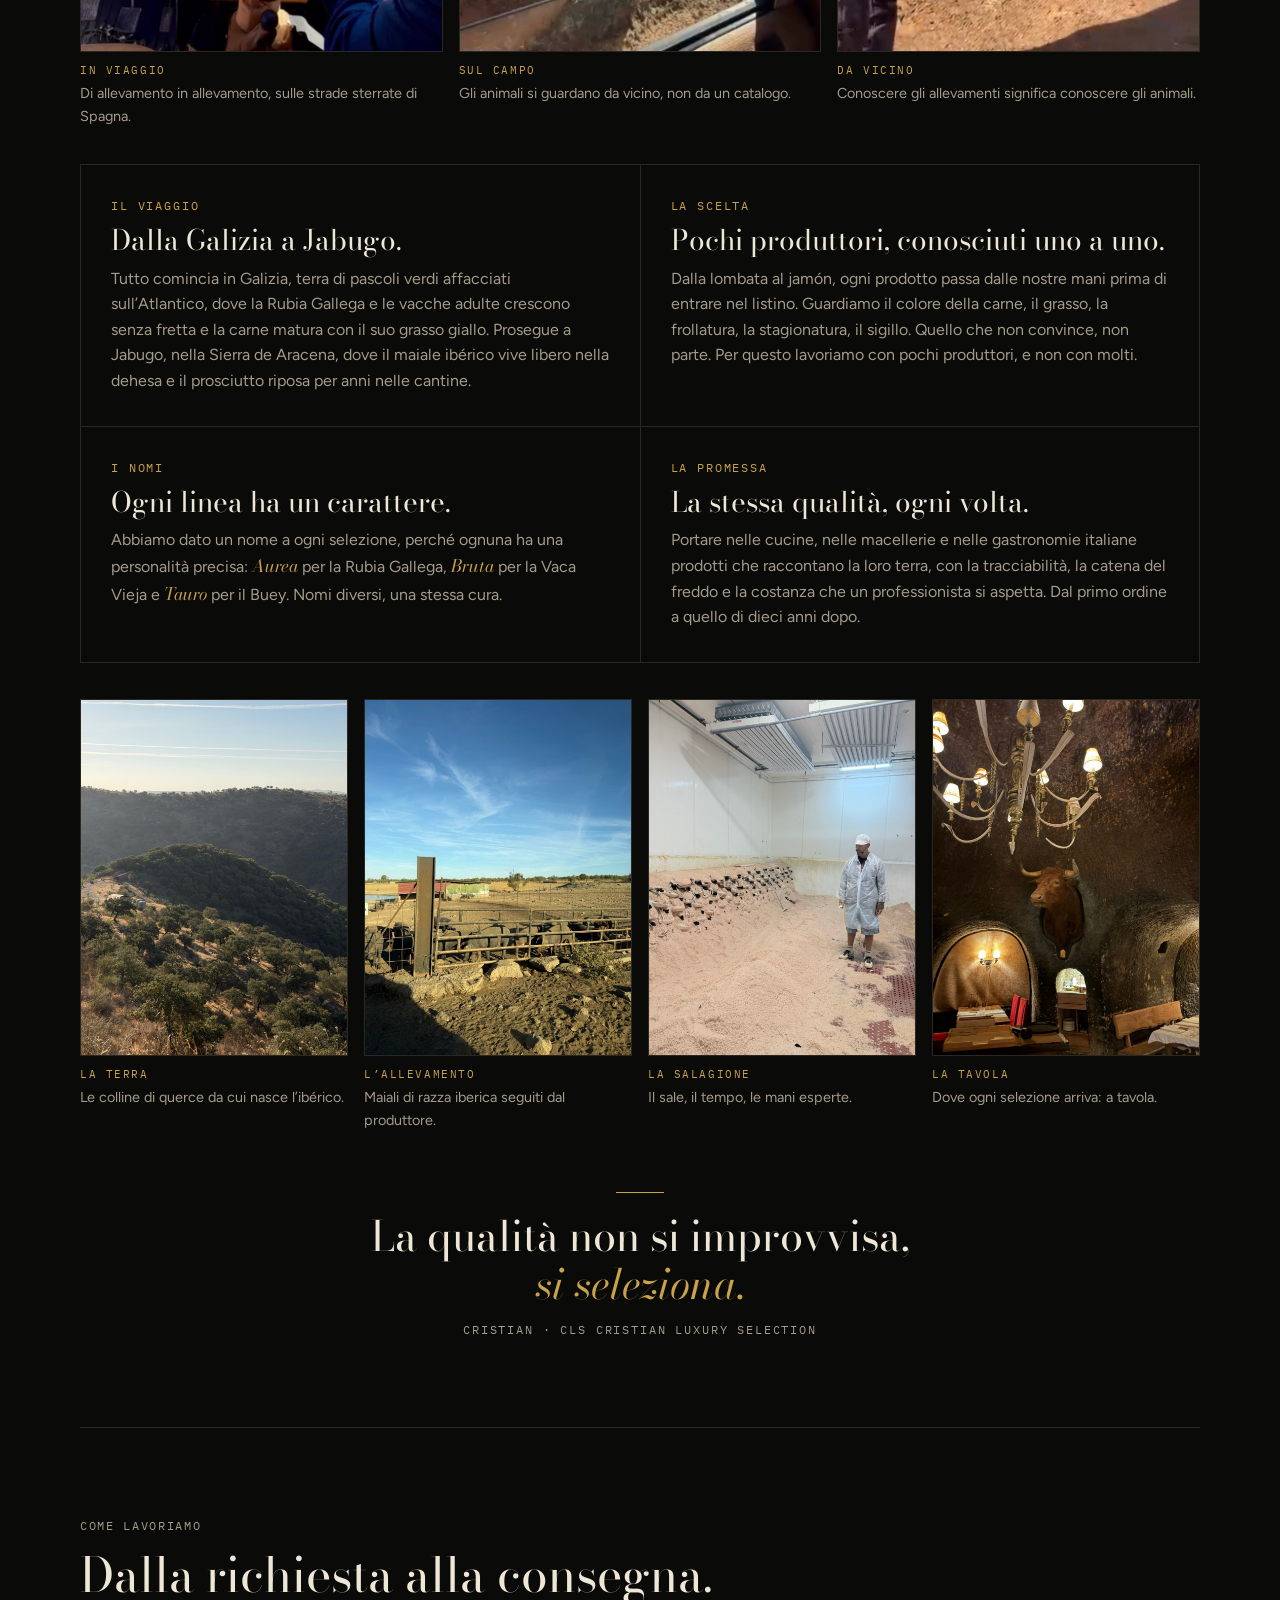
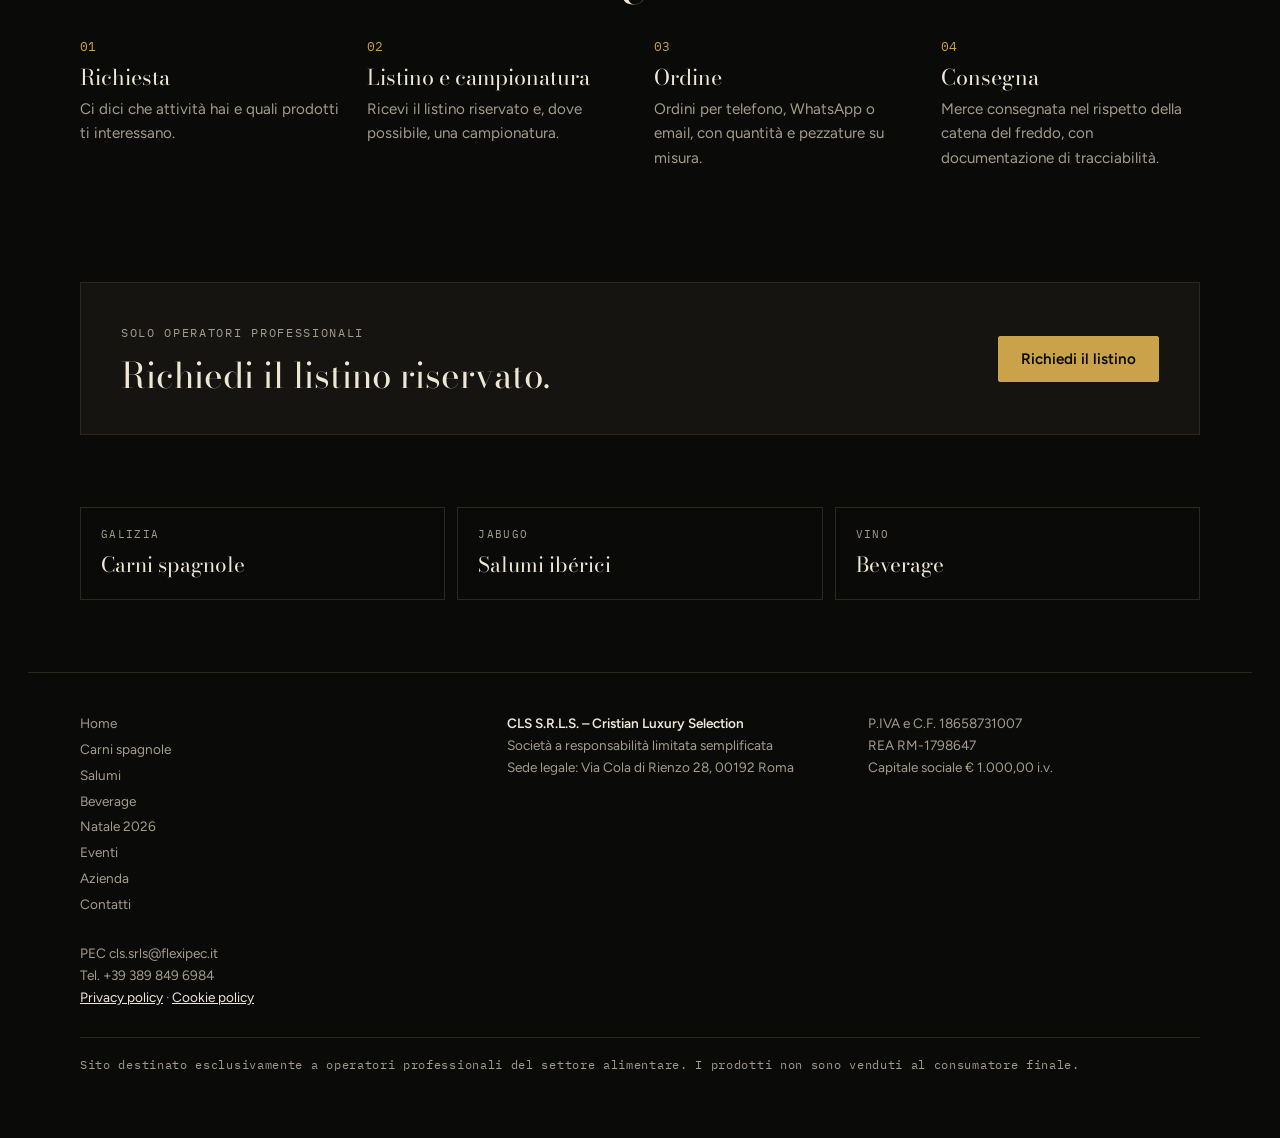
==== commit 82c9708d: "Nuova pagina Eventi nel menu con la brochure CLS Eventi (9 pagine)" ====
--- a/azienda.html
+++ b/azienda.html
@@ -26,7 +26,7 @@
   <div class="wrap">
     <a class="brand" href="index.html" aria-label="CLS Cristian Luxury Selection, home"><i class="logo" role="img" aria-label="Logo CLS" style="width:40px"></i><span>Cristian Luxury Selection</span></a>
     <nav class="menu" id="menu" aria-label="Sezioni">
-      <a href="carni-spagnole.html">Carni spagnole</a><a href="salumi-iberici.html">Salumi</a><a href="beverage.html">Beverage</a><a href="natale.html">Natale 2026</a><a href="azienda.html" aria-current="page">Azienda</a><a href="contatti.html">Contatti</a>
+      <a href="carni-spagnole.html">Carni spagnole</a><a href="salumi-iberici.html">Salumi</a><a href="beverage.html">Beverage</a><a href="natale.html">Natale 2026</a><a href="eventi.html">Eventi</a><a href="azienda.html" aria-current="page">Azienda</a><a href="contatti.html">Contatti</a>
     </nav>
     <span class="pill">Solo per aziende</span>
     <button class="menu-btn" type="button" aria-expanded="false" aria-controls="menu" aria-label="Apri il menu"><span></span><span></span><span></span></button>
@@ -117,7 +117,7 @@
 
 <footer>
   <div class="wrap">
-    <nav aria-label="Pagine del sito"><a href="index.html">Home</a><a href="carni-spagnole.html">Carni spagnole</a><a href="salumi-iberici.html">Salumi</a><a href="beverage.html">Beverage</a><a href="natale.html">Natale 2026</a><a href="azienda.html">Azienda</a><a href="contatti.html">Contatti</a></nav>
+    <nav aria-label="Pagine del sito"><a href="index.html">Home</a><a href="carni-spagnole.html">Carni spagnole</a><a href="salumi-iberici.html">Salumi</a><a href="beverage.html">Beverage</a><a href="natale.html">Natale 2026</a><a href="eventi.html">Eventi</a><a href="azienda.html">Azienda</a><a href="contatti.html">Contatti</a></nav>
     <div>
       <p><strong>CLS S.R.L.S. – Cristian Luxury Selection</strong><br>Società a responsabilità limitata semplificata<br>Sede legale: Via Cola di Rienzo 28, 00192 Roma</p>
     </div>
--- a/style.css
+++ b/style.css
@@ -343,6 +343,9 @@
 /* --- multipagina --- */
 .chapter h1.t{font-family:var(--f-display);font-weight:400;font-size:clamp(2.2rem,5vw,3.6rem);line-height:1;margin:0}
 nav.menu a[aria-current="page"]{color:var(--accent)}
+.ev-grid .xmas-lot img{aspect-ratio:4/3}
+@media (max-width:900px){.ev-grid{grid-template-columns:repeat(2,1fr)}}
+@media (max-width:560px){.ev-grid{grid-template-columns:1fr}}
 .crumbs{font-family:var(--f-mono);font-size:.72rem;letter-spacing:.1em;text-transform:uppercase;color:var(--muted);padding-top:28px}
 .crumbs a{color:var(--muted);text-decoration:none}.crumbs a:hover{color:var(--ink)}
 .crumbs span{margin:0 8px;color:var(--line)}
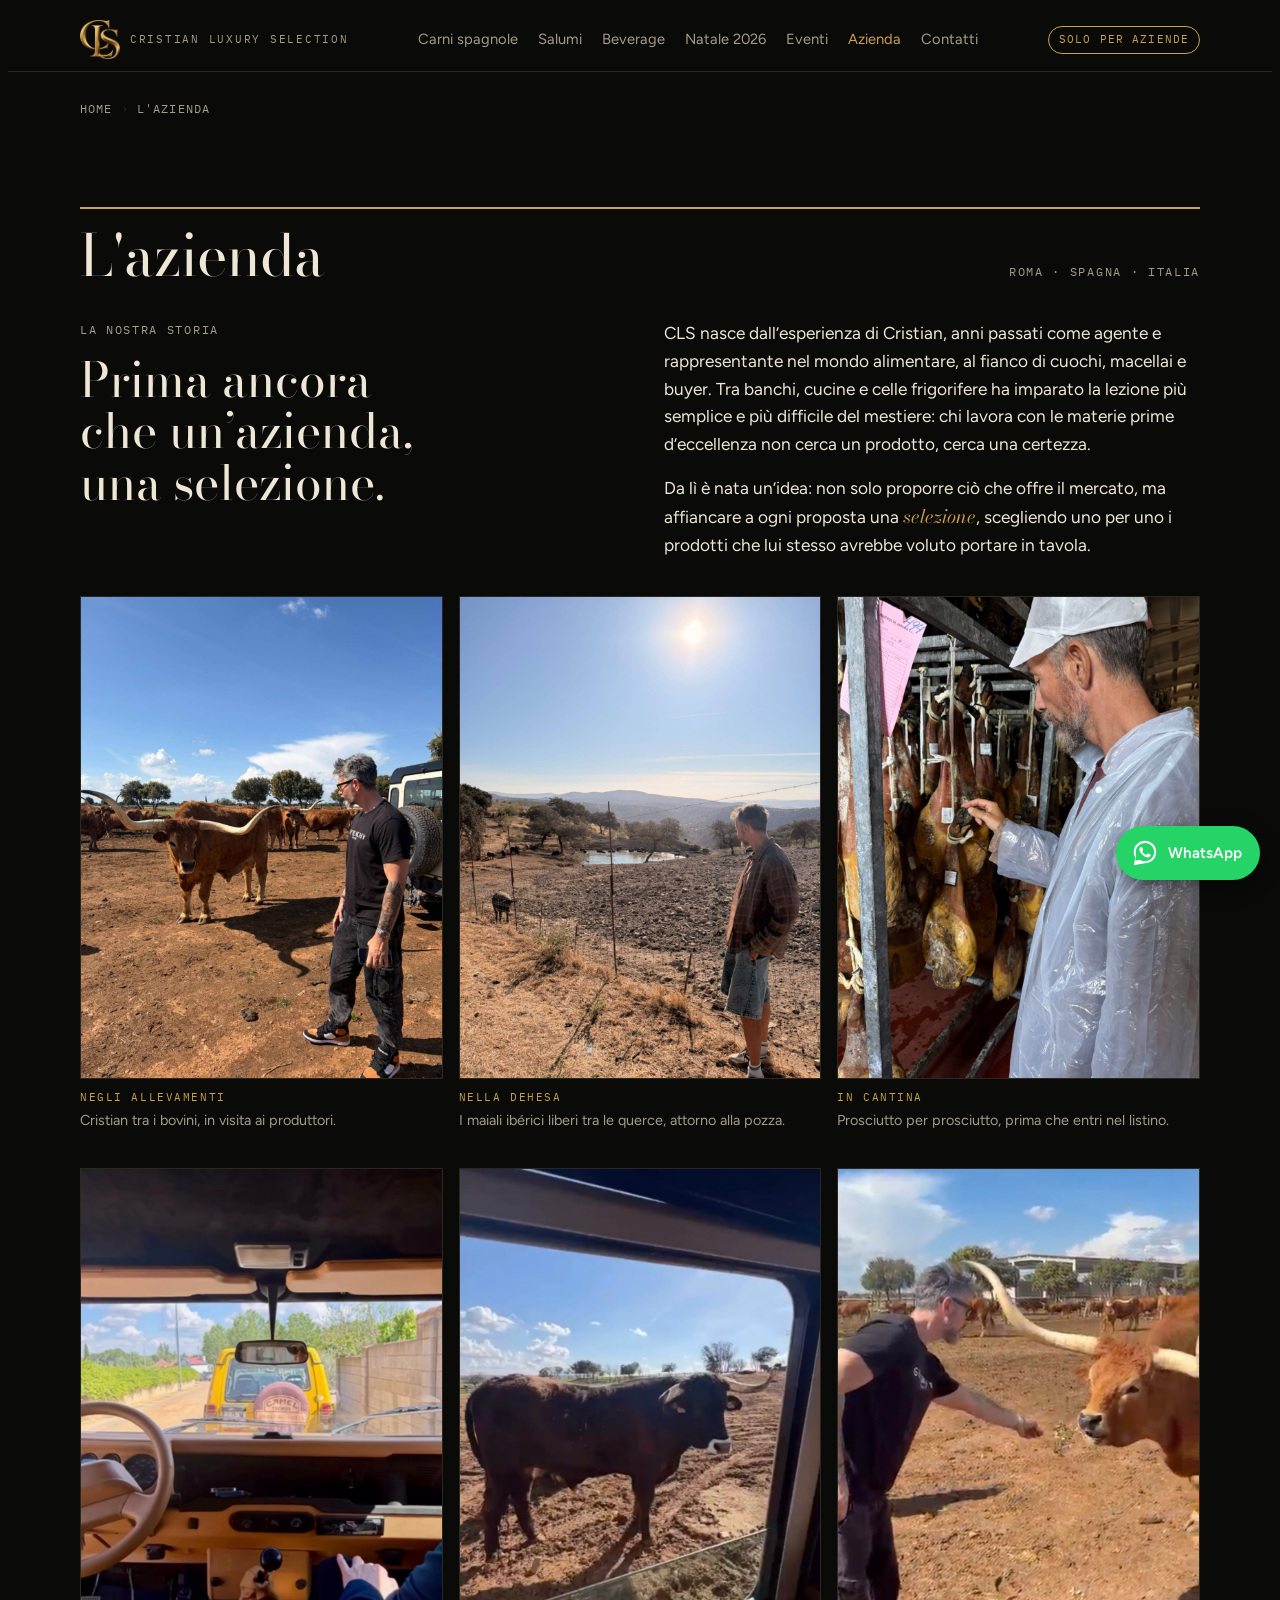
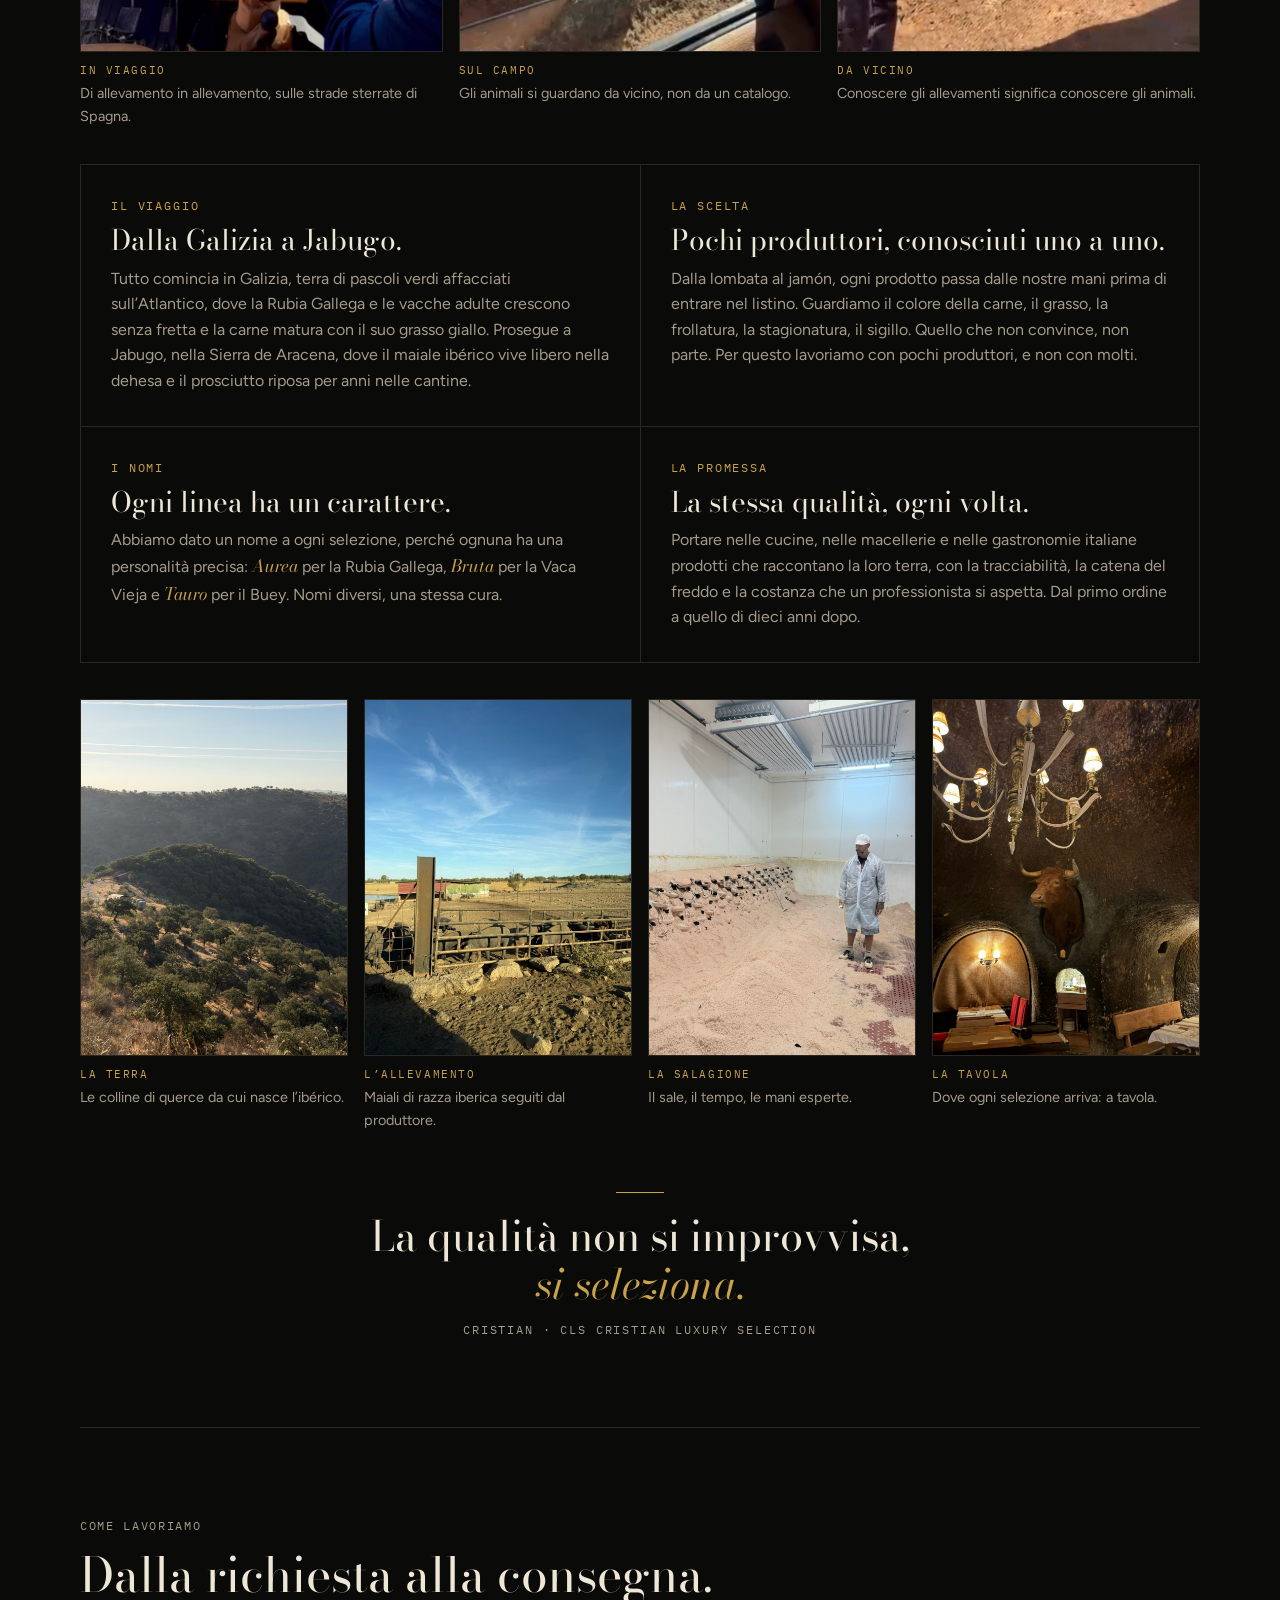
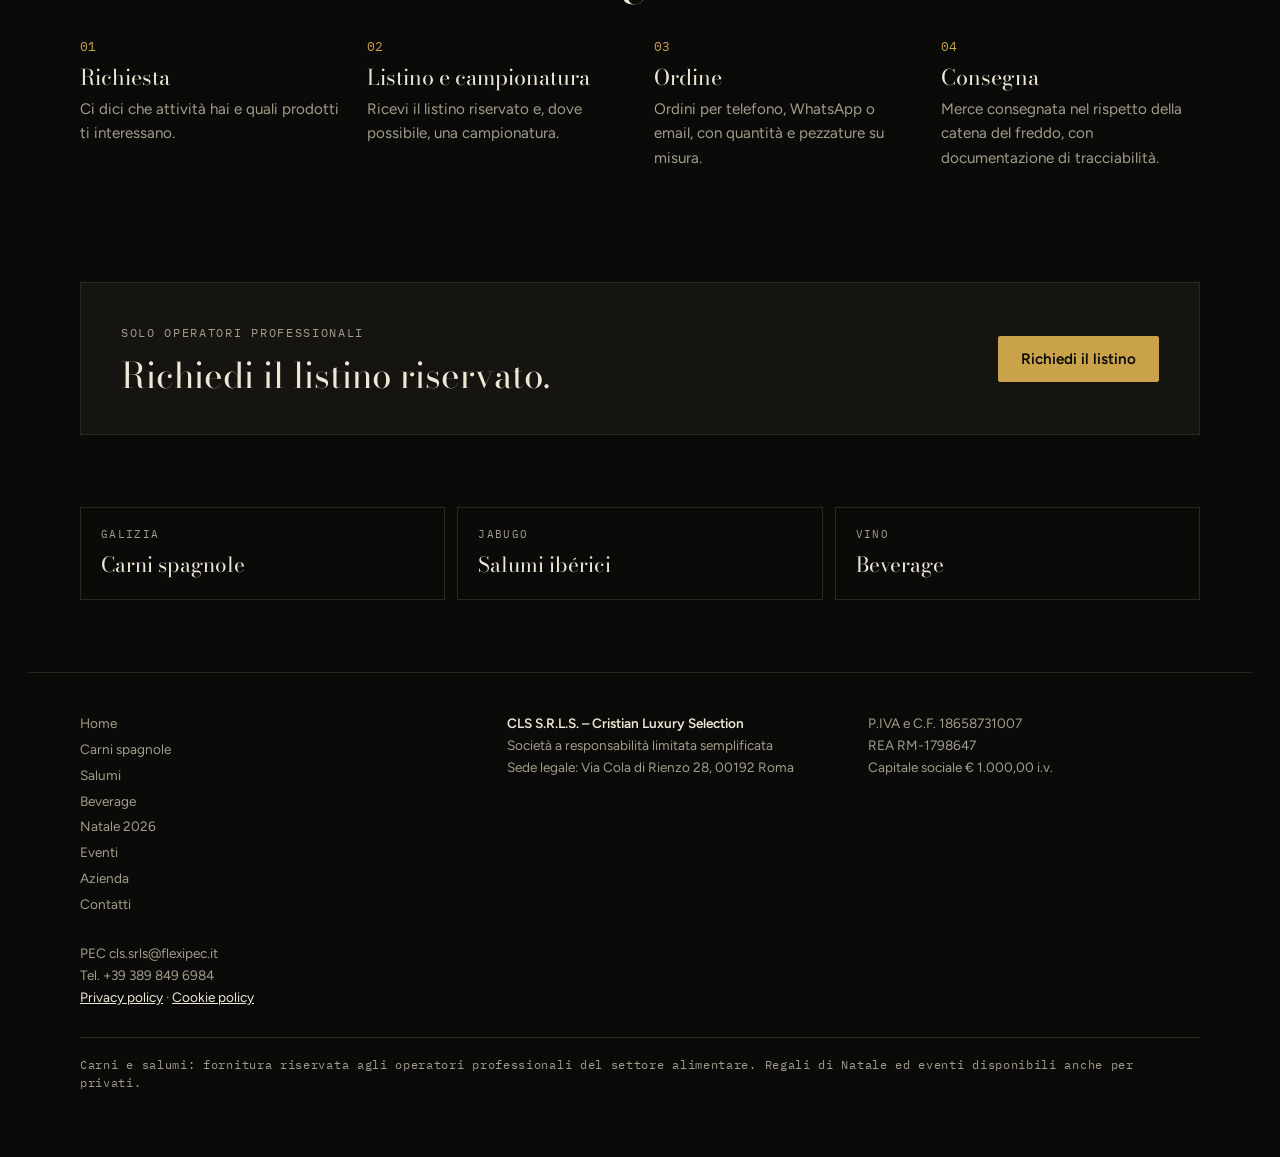
==== commit f8a531d3: "Footer: regali di Natale ed eventi anche per privati" ====
--- a/azienda.html
+++ b/azienda.html
@@ -127,7 +127,7 @@
     <div>
       <p>PEC cls.srls@flexipec.it<br>Tel. +39 389 849 6984<br><a href="privacy-policy.html">Privacy policy</a> · <a href="cookie-policy.html">Cookie policy</a></p>
     </div>
-    <p class="b2b">Sito destinato esclusivamente a operatori professionali del settore alimentare. I prodotti non sono venduti al consumatore finale.</p>
+    <p class="b2b">Carni e salumi: fornitura riservata agli operatori professionali del settore alimentare. Regali di Natale ed eventi disponibili anche per privati.</p>
   </div>
 </footer>
 <a class="wa-float" href="https://wa.me/393898496984?text=Buongiorno%2C%20vorrei%20informazioni%20sui%20prodotti%20CLS." target="_blank" rel="noopener" aria-label="Scrivici su WhatsApp"><svg viewBox="0 0 32 32" width="30" height="30" aria-hidden="true"><path fill="#fff" d="M16.04 3C9.4 3 4 8.38 4 15c0 2.12.56 4.18 1.62 6L4 29l8.2-1.6A12.1 12.1 0 0 0 16.04 27C22.68 27 28 21.62 28 15S22.68 3 16.04 3zm0 21.8c-1.86 0-3.68-.5-5.27-1.45l-.38-.22-4.86.95.98-4.72-.25-.4A9.7 9.7 0 0 1 6.2 15c0-5.4 4.42-9.8 9.84-9.8 5.4 0 9.76 4.4 9.76 9.8s-4.36 9.8-9.76 9.8zm5.4-7.33c-.3-.15-1.75-.86-2.02-.96-.27-.1-.47-.15-.67.15-.2.3-.77.96-.94 1.16-.17.2-.35.22-.64.07-.3-.15-1.25-.46-2.38-1.47-.88-.78-1.47-1.75-1.64-2.05-.17-.3-.02-.46.13-.6.13-.14.3-.35.44-.52.15-.18.2-.3.3-.5.1-.2.05-.37-.03-.52-.07-.15-.67-1.6-.92-2.2-.24-.57-.48-.5-.67-.5h-.57c-.2 0-.52.08-.79.37-.27.3-1.04 1.01-1.04 2.47 0 1.45 1.06 2.86 1.21 3.06.15.2 2.09 3.18 5.06 4.46.71.3 1.26.49 1.69.62.71.23 1.36.2 1.87.12.57-.09 1.75-.71 2-1.4.25-.69.25-1.28.17-1.4-.07-.13-.27-.2-.57-.35z"/></svg><span>WhatsApp</span></a>
--- a/style.css
+++ b/style.css
@@ -229,6 +229,7 @@
 .xmas-gh h3{font-size:clamp(1.5rem,2.6vw,2rem)}
 .xmas-gh span{font-family:var(--f-mono);font-size:.72rem;letter-spacing:.14em;text-transform:uppercase;color:var(--muted)}
 .xmas-grid{display:grid;grid-template-columns:repeat(4,1fr);gap:16px}
+.xmas-pages{display:grid;gap:18px;margin-top:28px}.xmas-page{margin:0;border:1px solid var(--line);background:#000}.xmas-page img{width:100%;height:auto;display:block}
 .xmas-lot{display:flex;flex-direction:column;border:1px solid var(--line);background:var(--surface);min-width:0}
 .xmas-lot img{width:100%;height:auto;aspect-ratio:640/300;object-fit:cover;display:block}
 .xmas-body{padding:16px 16px 18px;display:flex;flex-direction:column;gap:8px;flex:1}
@@ -344,6 +345,9 @@
 .chapter h1.t{font-family:var(--f-display);font-weight:400;font-size:clamp(2.2rem,5vw,3.6rem);line-height:1;margin:0}
 nav.menu a[aria-current="page"]{color:var(--accent)}
 .ev-grid .xmas-lot img{aspect-ratio:4/3}
+.ev-intro{display:grid;grid-template-columns:minmax(0,5fr) minmax(0,7fr);gap:44px;align-items:center;margin-bottom:36px}
+.ev-foto{margin:0;border:1px solid var(--line)}.ev-foto img{width:100%;height:auto;max-height:640px;object-fit:cover;object-position:50% 40%;display:block}
+@media (max-width:760px){.ev-intro{grid-template-columns:1fr;gap:24px}}
 @media (max-width:900px){.ev-grid{grid-template-columns:repeat(2,1fr)}}
 @media (max-width:560px){.ev-grid{grid-template-columns:1fr}}
 .crumbs{font-family:var(--f-mono);font-size:.72rem;letter-spacing:.1em;text-transform:uppercase;color:var(--muted);padding-top:28px}
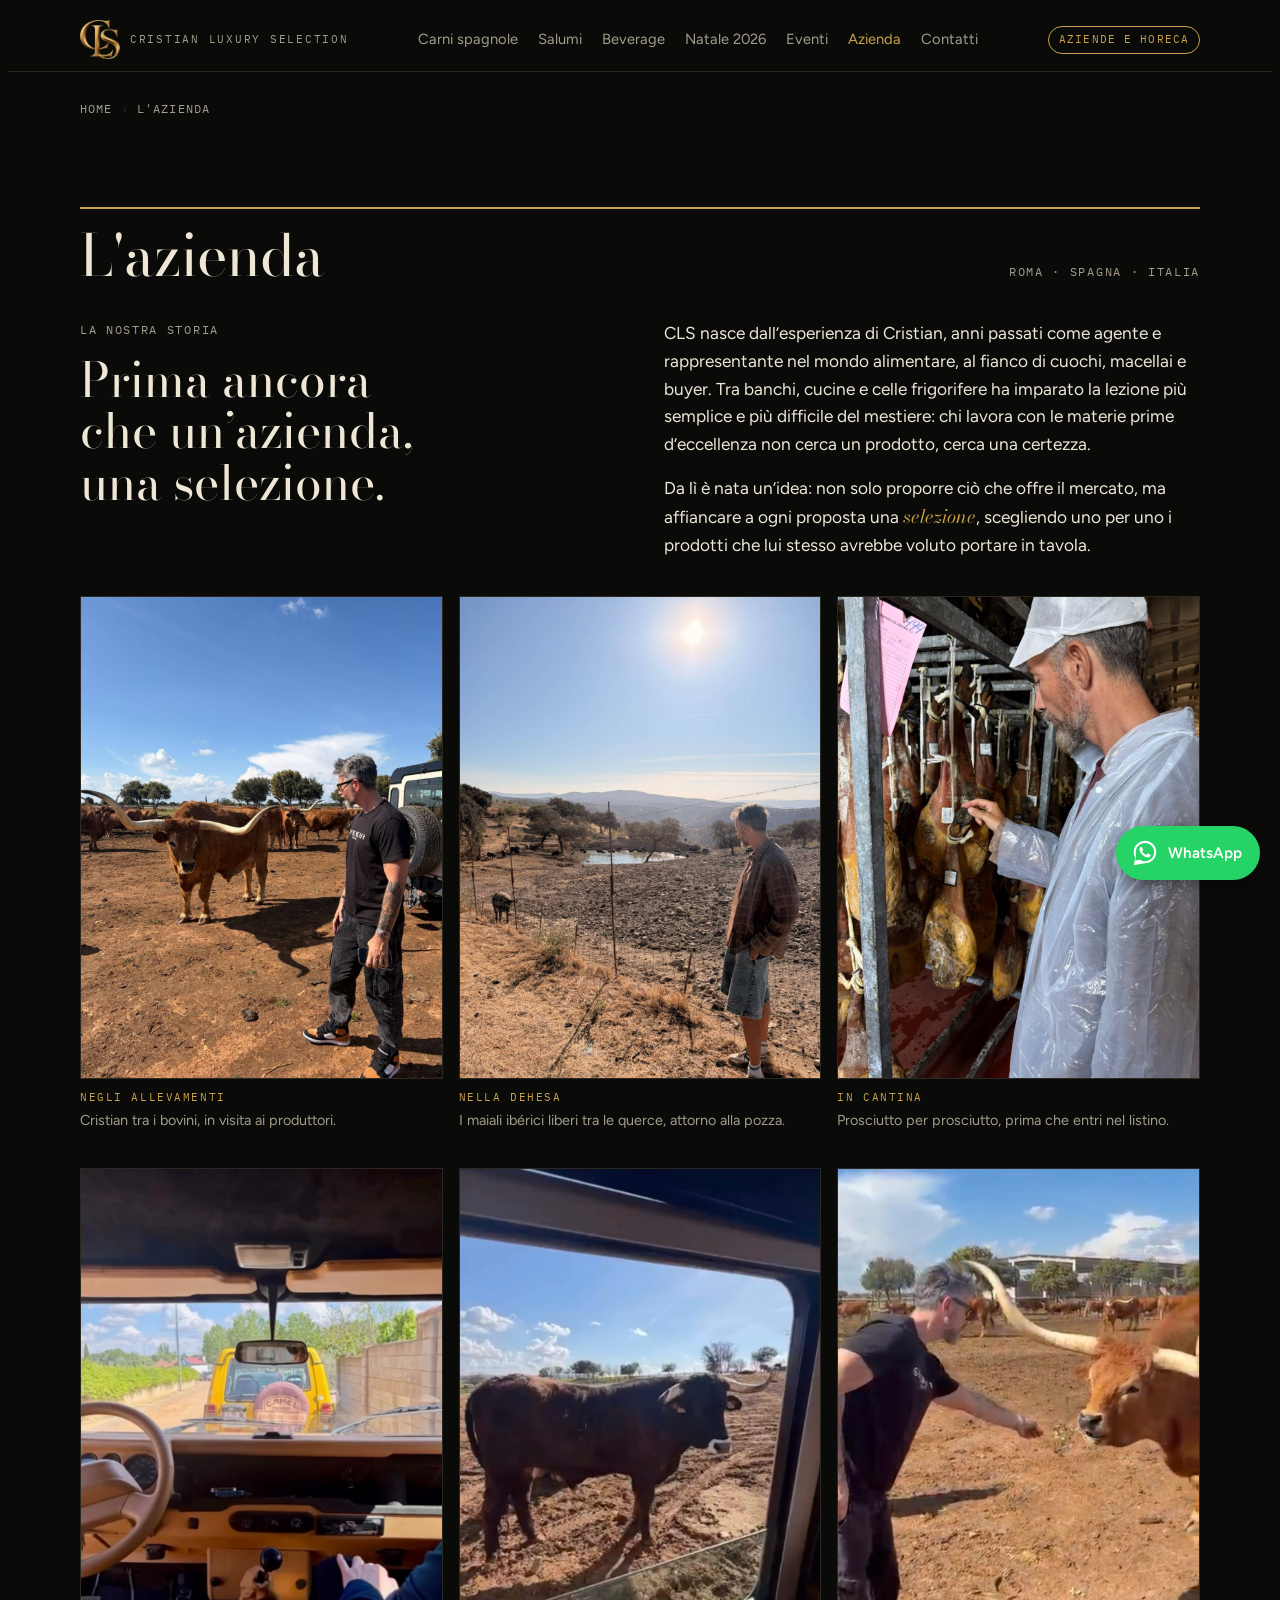
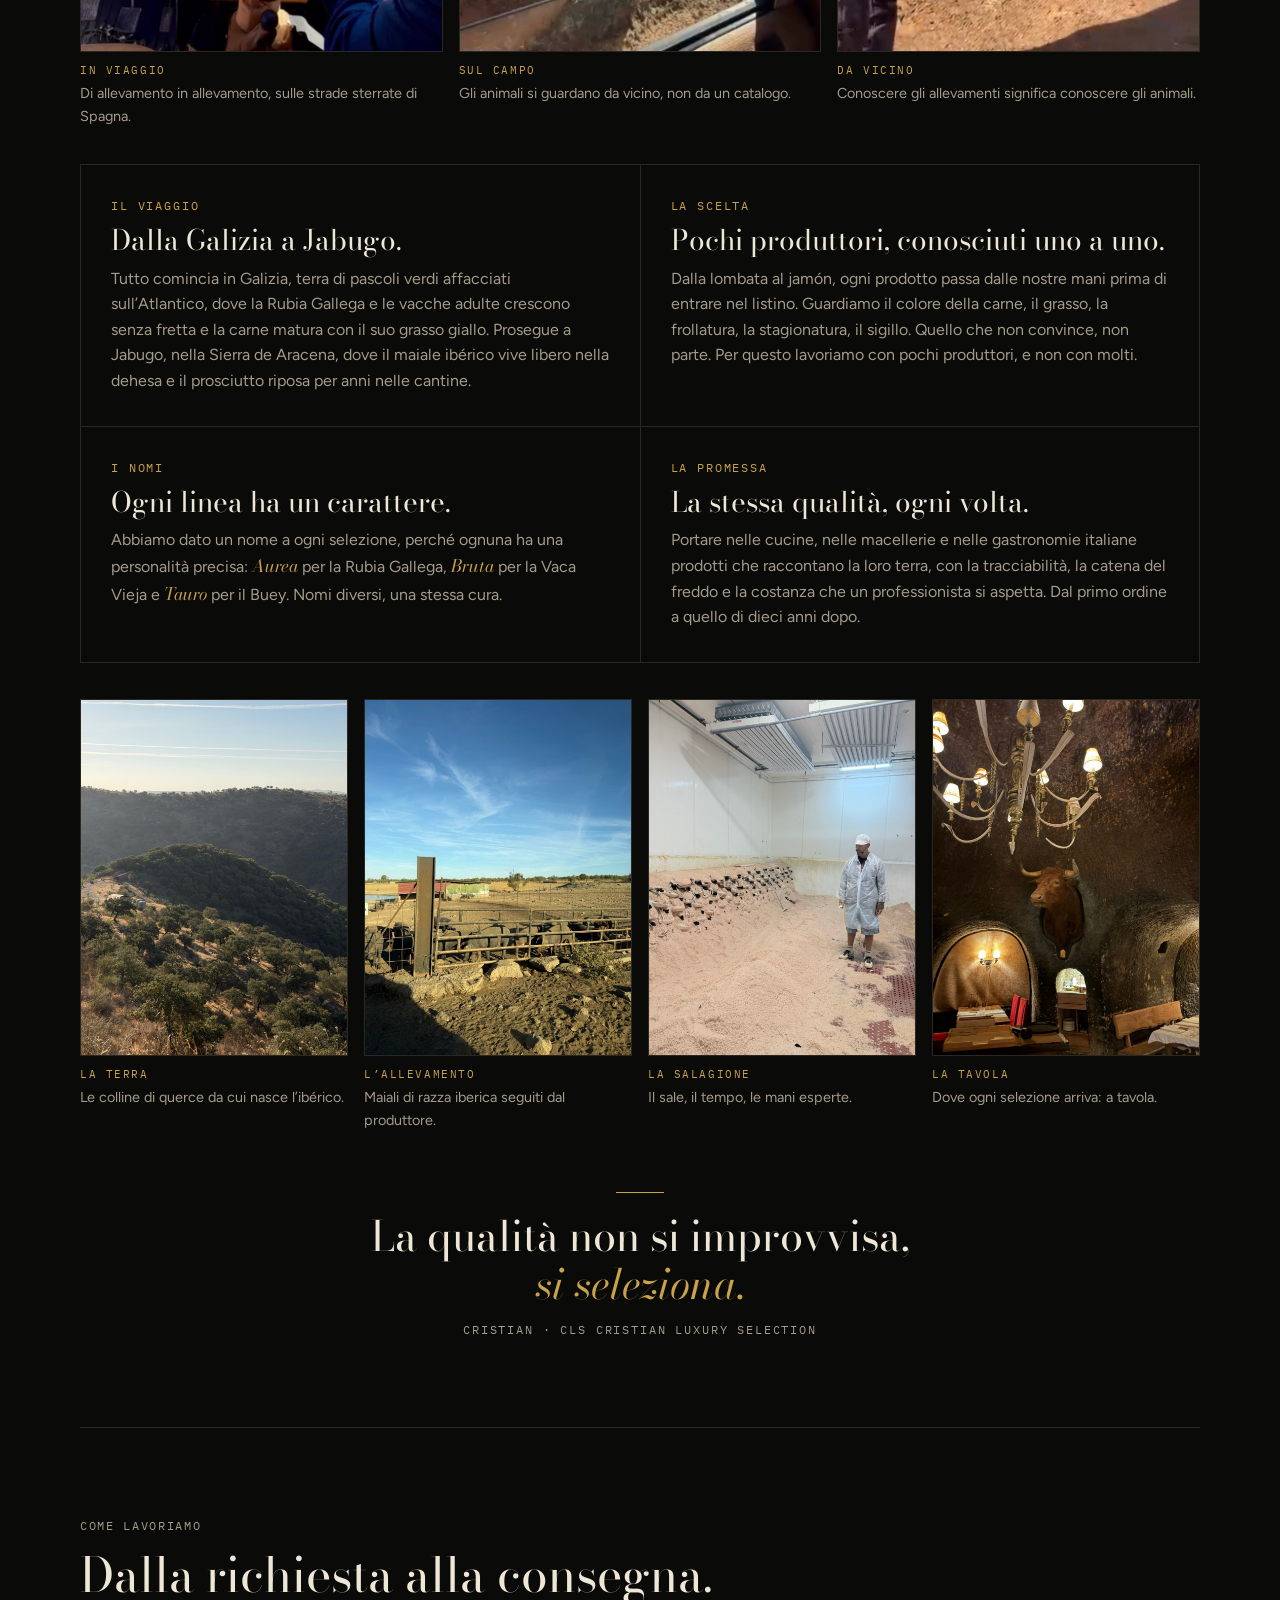
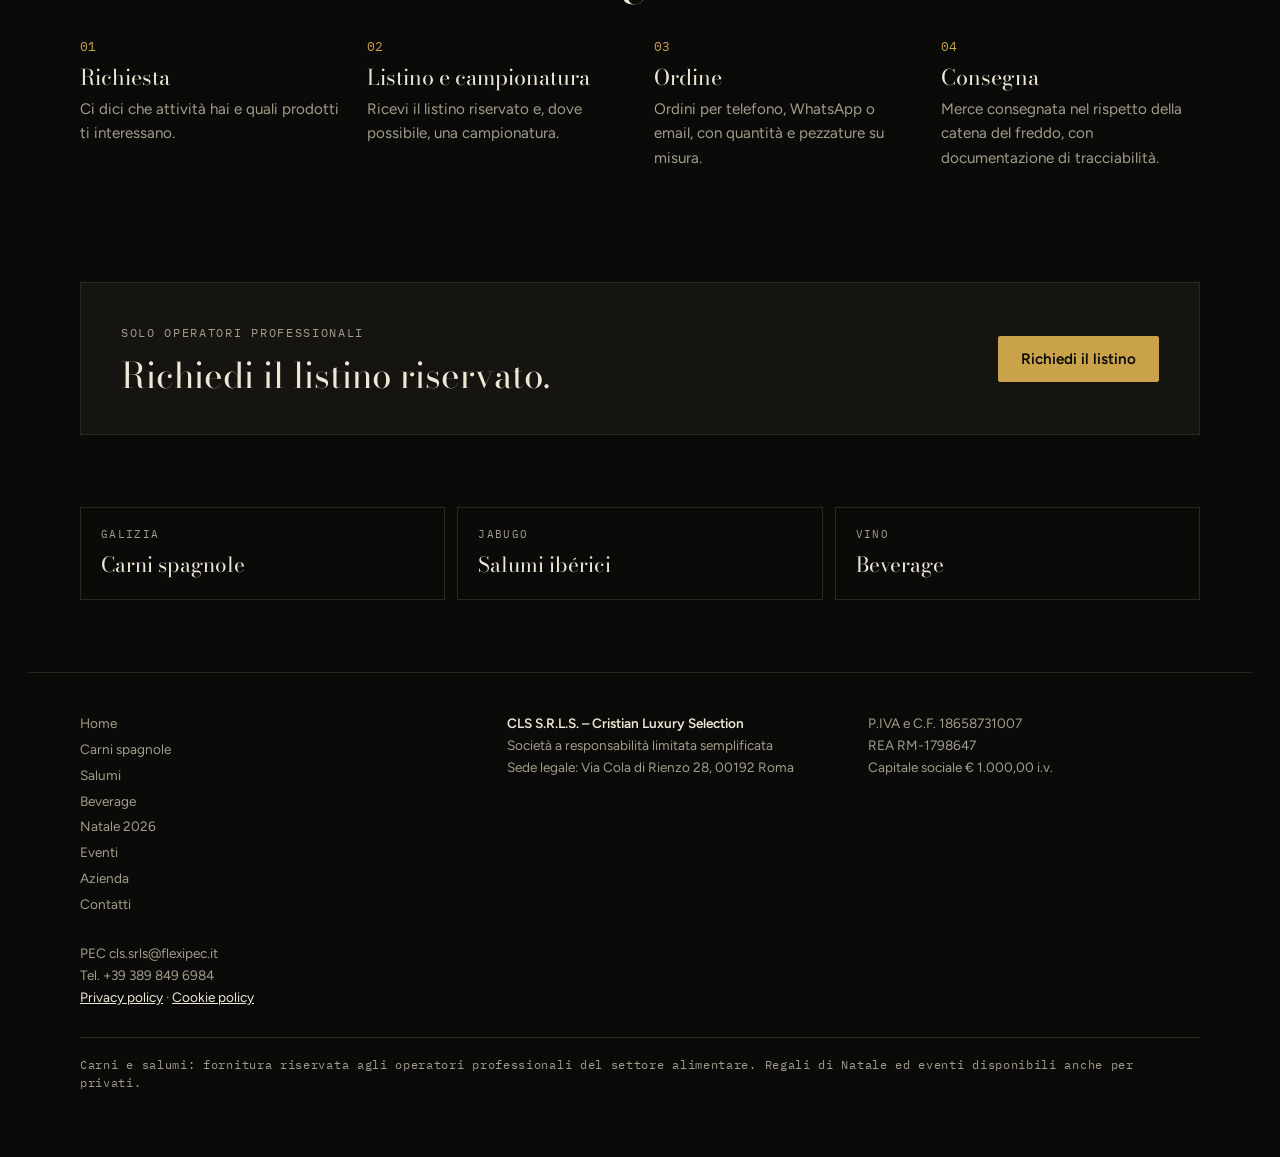
==== commit ec09b1a8: "Bollino in alto: Aziende e Horeca" ====
--- a/azienda.html
+++ b/azienda.html
@@ -28,7 +28,7 @@
     <nav class="menu" id="menu" aria-label="Sezioni">
       <a href="carni-spagnole.html">Carni spagnole</a><a href="salumi-iberici.html">Salumi</a><a href="beverage.html">Beverage</a><a href="natale.html">Natale 2026</a><a href="eventi.html">Eventi</a><a href="azienda.html" aria-current="page">Azienda</a><a href="contatti.html">Contatti</a>
     </nav>
-    <span class="pill">Solo per aziende</span>
+    <span class="pill">Aziende e Horeca</span>
     <button class="menu-btn" type="button" aria-expanded="false" aria-controls="menu" aria-label="Apri il menu"><span></span><span></span><span></span></button>
   </div>
 </header>
